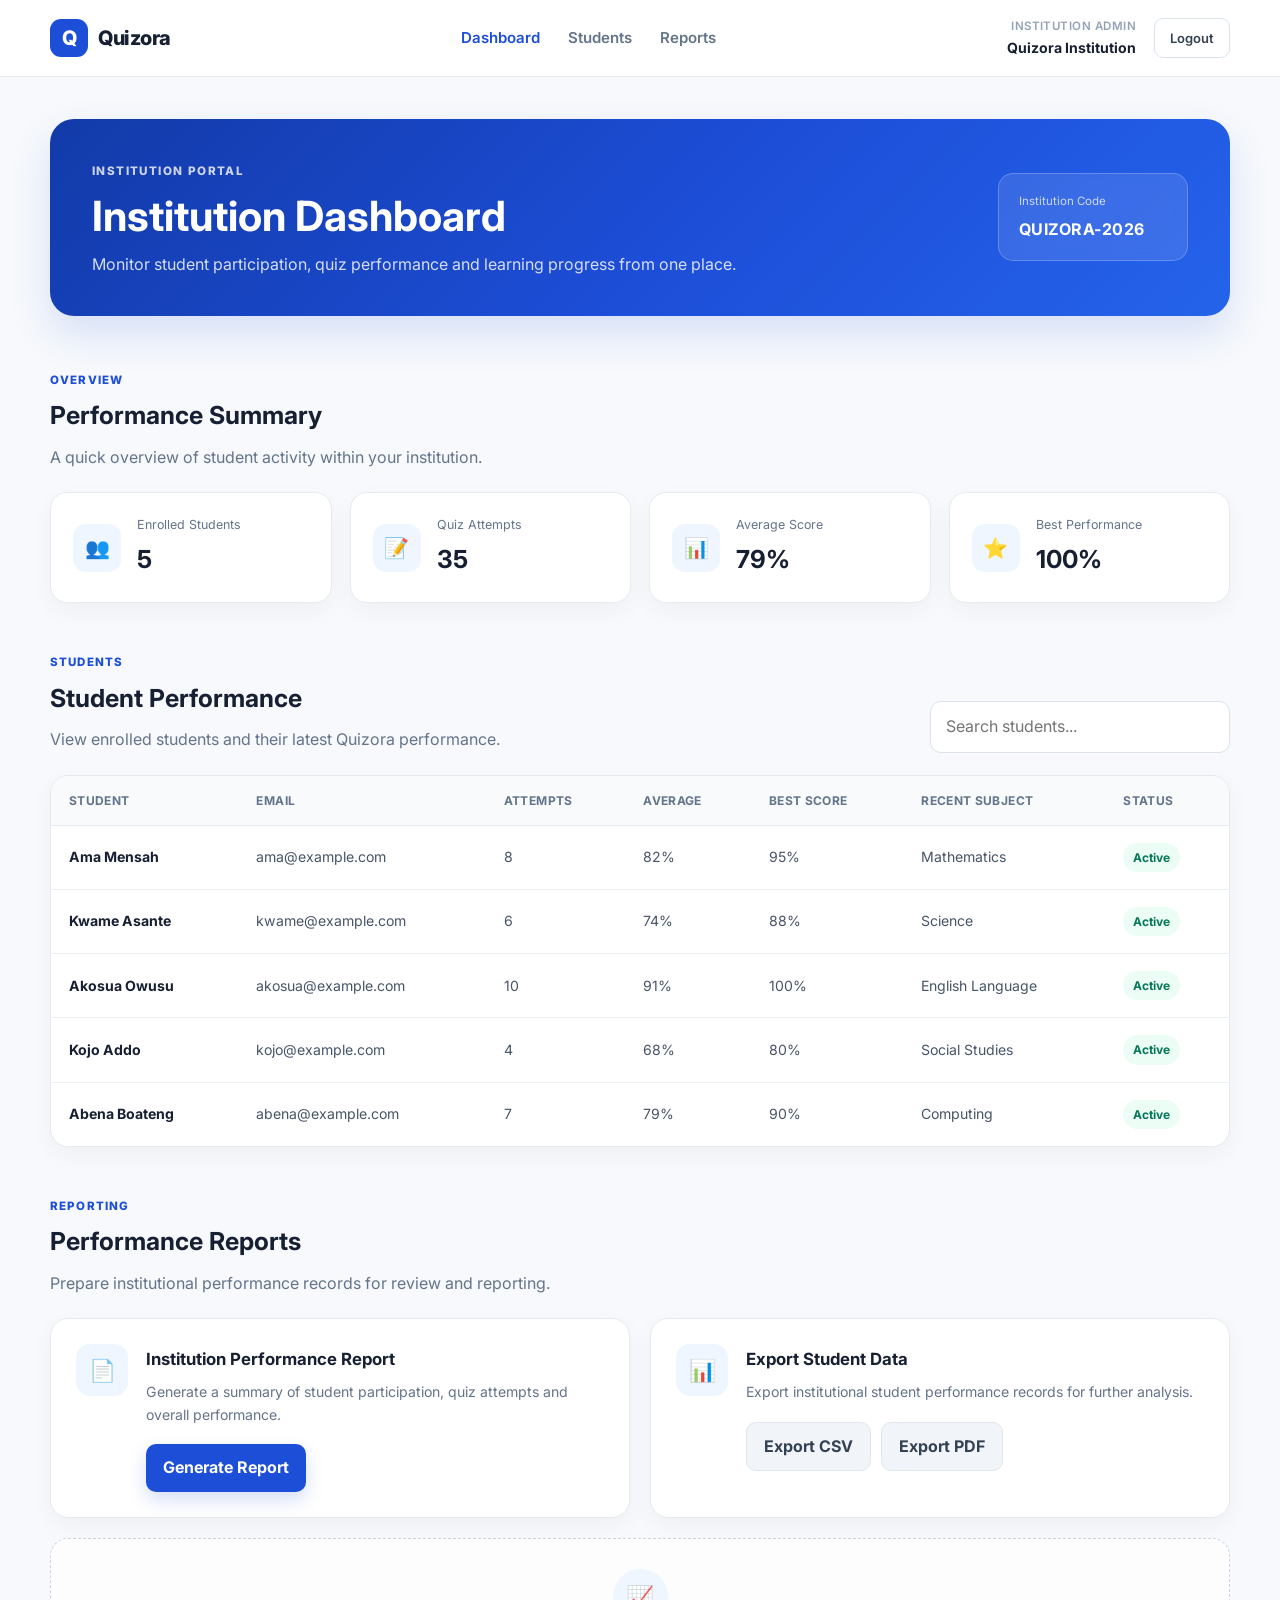
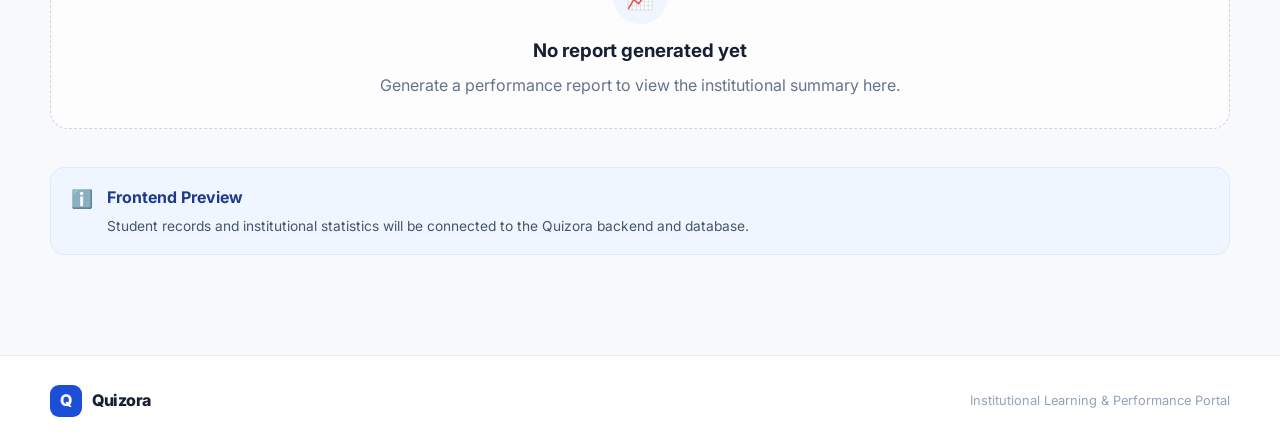
==== admin-dashboard.html @ 5579aee3 "Complete Quizora frontend and institutional admin pages" ====
<!DOCTYPE html>
<html lang="en">

<head>
    <meta charset="UTF-8">
    <meta name="viewport" content="width=device-width, initial-scale=1.0">

    <title>Institution Dashboard | Quizora</title>

    <link rel="preconnect" href="https://fonts.googleapis.com">
    <link rel="preconnect" href="https://fonts.gstatic.com" crossorigin>
    <link href="https://fonts.googleapis.com/css2?family=Inter:wght@400;500;600;700;800&display=swap" rel="stylesheet">

    <link rel="stylesheet" href="style.css">
</head>

<body class="admin-dashboard-page">

    <!-- HEADER -->
    <header class="admin-header">
        <div class="container admin-header-inner">

            <a href="admin-dashboard.html" class="logo">
                <span class="logo-mark">Q</span>
                <span>Quizora</span>
            </a>

            <nav class="admin-nav">
                <a href="admin-dashboard.html" class="active">
                    Dashboard
                </a>

                <a href="#students">
                    Students
                </a>

                <a href="#reports">
                    Reports
                </a>
            </nav>

            <div class="admin-profile">
                <div class="admin-profile-text">
                    <span>Institution Admin</span>
                    <strong id="adminInstitutionName">
                        Quizora Institution
                    </strong>
                </div>

                <button type="button" class="logout-button" id="adminLogoutButton">
                    Logout
                </button>
            </div>

        </div>
    </header>


    <!-- MAIN -->
    <main class="admin-main">

        <!-- WELCOME -->
        <section class="admin-welcome-section">
            <div class="container">

                <div class="admin-welcome-card">

                    <div>
                        <span class="admin-eyebrow">
                            INSTITUTION PORTAL
                        </span>

                        <h1>
                            Institution Dashboard
                        </h1>

                        <p>
                            Monitor student participation,
                            quiz performance and learning progress
                            from one place.
                        </p>
                    </div>

                    <div class="admin-welcome-badge">
                        <span>Institution Code</span>
                        <strong id="adminInstitutionCode">
                            QUIZORA-2026
                        </strong>
                    </div>

                </div>

            </div>
        </section>


        <!-- OVERVIEW -->
        <section class="admin-section">
            <div class="container">

                <div class="admin-section-heading">
                    <div>
                        <span class="section-tag">
                            OVERVIEW
                        </span>

                        <h2>
                            Performance Summary
                        </h2>

                        <p>
                            A quick overview of student activity
                            within your institution.
                        </p>
                    </div>
                </div>


                <div class="admin-stat-grid">

                    <article class="admin-stat-card">
                        <div class="admin-stat-icon">
                            👥
                        </div>

                        <div>
                            <span>
                                Enrolled Students
                            </span>

                            <strong id="adminTotalStudents">
                                0
                            </strong>
                        </div>
                    </article>


                    <article class="admin-stat-card">
                        <div class="admin-stat-icon">
                            📝
                        </div>

                        <div>
                            <span>
                                Quiz Attempts
                            </span>

                            <strong id="adminQuizAttempts">
                                0
                            </strong>
                        </div>
                    </article>


                    <article class="admin-stat-card">
                        <div class="admin-stat-icon">
                            📊
                        </div>

                        <div>
                            <span>
                                Average Score
                            </span>

                            <strong id="adminAverageScore">
                                0%
                            </strong>
                        </div>
                    </article>


                    <article class="admin-stat-card">
                        <div class="admin-stat-icon">
                            ⭐
                        </div>

                        <div>
                            <span>
                                Best Performance
                            </span>

                            <strong id="adminBestScore">
                                0%
                            </strong>
                        </div>
                    </article>

                </div>

            </div>
        </section>


        <!-- STUDENTS -->
        <section class="admin-section admin-students-section" id="students">
            <div class="container">

                <div class="admin-section-heading admin-heading-row">

                    <div>
                        <span class="section-tag">
                            STUDENTS
                        </span>

                        <h2>
                            Student Performance
                        </h2>

                        <p>
                            View enrolled students and their
                            latest Quizora performance.
                        </p>
                    </div>


                    <div class="admin-search-box">
                        <input type="search" id="adminStudentSearch" placeholder="Search students..."
                            autocomplete="off">
                    </div>

                </div>


                <div class="admin-table-card">

                    <div class="admin-table-wrapper">

                        <table class="admin-student-table">

                            <thead>
                                <tr>
                                    <th>Student</th>
                                    <th>Email</th>
                                    <th>Attempts</th>
                                    <th>Average</th>
                                    <th>Best Score</th>
                                    <th>Recent Subject</th>
                                    <th>Status</th>
                                </tr>
                            </thead>

                            <tbody id="adminStudentTableBody">

                                <tr class="admin-empty-row">
                                    <td colspan="7">
                                        Student records will appear here.
                                    </td>
                                </tr>

                            </tbody>

                        </table>

                    </div>

                </div>

            </div>
        </section>


        <!-- REPORTS -->
        <section class="admin-section admin-reports-section" id="reports">
            <div class="container">

                <div class="admin-section-heading">

                    <div>
                        <span class="section-tag">
                            REPORTING
                        </span>

                        <h2>
                            Performance Reports
                        </h2>

                        <p>
                            Prepare institutional performance
                            records for review and reporting.
                        </p>
                    </div>

                </div>


                <div class="admin-report-grid">

                    <article class="admin-report-card">

                        <div class="admin-report-icon">
                            📄
                        </div>

                        <div class="admin-report-content">

                            <h3>
                                Institution Performance Report
                            </h3>

                            <p>
                                Generate a summary of student
                                participation, quiz attempts and
                                overall performance.
                            </p>

                            <button type="button" class="primary-button" id="generateAdminReport">
                                Generate Report
                            </button>

                        </div>

                    </article>


                    <article class="admin-report-card">

                        <div class="admin-report-icon">
                            📊
                        </div>

                        <div class="admin-report-content">

                            <h3>
                                Export Student Data
                            </h3>

                            <p>
                                Export institutional student
                                performance records for further
                                analysis.
                            </p>

                            <div class="admin-export-actions">

                                <button type="button" class="secondary-button" id="exportAdminCSV">
                                    Export CSV
                                </button>

                                <button type="button" class="secondary-button" id="exportAdminPDF">
                                    Export PDF
                                </button>

                            </div>

                        </div>

                    </article>

                </div>


                <div class="admin-report-preview" id="adminReportPreview">

                    <div class="admin-report-preview-icon">
                        📈
                    </div>

                    <h3>
                        No report generated yet
                    </h3>

                    <p>
                        Generate a performance report to view
                        the institutional summary here.
                    </p>

                </div>

            </div>
        </section>


        <!-- BACKEND NOTE -->
        <section class="admin-backend-section">
            <div class="container">

                <div class="admin-backend-note">

                    <span>
                        ℹ️
                    </span>

                    <div>
                        <strong>
                            Frontend Preview
                        </strong>

                        <p>
                            Student records and institutional
                            statistics will be connected to the
                            Quizora backend and database.
                        </p>
                    </div>

                </div>

            </div>
        </section>

    </main>


    <!-- FOOTER -->
    <footer class="admin-footer">
        <div class="container admin-footer-inner">

            <div class="logo admin-footer-logo">
                <span class="logo-mark">Q</span>
                <span>Quizora</span>
            </div>

            <p>
                Institutional Learning & Performance Portal
            </p>

        </div>
    </footer>


    <script src="script.js"></script>

</body>

</html>
---- style.css ----
:root {
    --primary: #1d4ed8;
    --primary-dark: #1e40af;
    --primary-light: #eff6ff;
    --primary-soft: #dbeafe;

    --text: #0f172a;
    --text-soft: #475569;
    --muted: #64748b;

    --background: #f8fafc;
    --white: #ffffff;
    --border: #e2e8f0;

    --success: #16a34a;
    --success-light: #f0fdf4;

    --danger: #dc2626;
    --danger-light: #fef2f2;

    --warning: #f59e0b;

    --shadow-sm: 0 4px 14px rgba(15, 23, 42, 0.06);
    --shadow-md: 0 14px 35px rgba(15, 23, 42, 0.08);
    --shadow-lg: 0 25px 60px rgba(15, 23, 42, 0.12);

    --radius-sm: 10px;
    --radius: 16px;
    --radius-lg: 24px;

    --container: 1180px;
}

* {
    margin: 0;
    padding: 0;
    box-sizing: border-box;
}

html {
    scroll-behavior: smooth;
}

body {
    min-height: 100vh;
    font-family:
        Inter,
        -apple-system,
        BlinkMacSystemFont,
        "Segoe UI",
        Arial,
        sans-serif;
    color: var(--text);
    background: var(--background);
    line-height: 1.6;
}

button,
input,
select {
    font: inherit;
}

button {
    border: 0;
}

button,
a {
    -webkit-tap-highlight-color: transparent;
}

a {
    color: inherit;
    text-decoration: none;
}

img {
    display: block;
    max-width: 100%;
}

.container {
    width: min(calc(100% - 40px), var(--container));
    margin: 0 auto;
}

.header {
    position: sticky;
    top: 0;
    z-index: 1000;
    background: rgba(255, 255, 255, 0.96);
    border-bottom: 1px solid var(--border);
    backdrop-filter: blur(14px);
}

.header-inner {
    min-height: 76px;
    display: flex;
    align-items: center;
    justify-content: space-between;
    gap: 28px;
}

.logo {
    display: inline-flex;
    align-items: center;
    gap: 10px;
    color: var(--text);
    font-size: 21px;
    font-weight: 800;
    letter-spacing: -0.5px;
}

.logo-mark {
    width: 38px;
    height: 38px;
    display: grid;
    place-items: center;
    border-radius: 11px;
    background: var(--primary);
    color: var(--white);
    font-weight: 900;
}

.desktop-nav {
    display: flex;
    align-items: center;
    gap: 30px;
}

.desktop-nav a {
    position: relative;
    color: var(--text-soft);
    font-size: 14px;
    font-weight: 600;
    transition: color 0.2s ease;
}

.desktop-nav a:hover,
.desktop-nav a.active {
    color: var(--primary);
}

.desktop-nav a.active::after {
    content: "";
    position: absolute;
    left: 0;
    right: 0;
    bottom: -27px;
    height: 2px;
    border-radius: 2px;
    background: var(--primary);
}

.nav-actions {
    display: flex;
    align-items: center;
    gap: 14px;
}

.guest-actions,
.student-actions {
    display: flex;
    align-items: center;
    gap: 14px;
}

.student-actions {
    display: none;
}

.header-student-name,
.student-name {
    color: var(--text);
    font-size: 14px;
    font-weight: 700;
}

.student-profile {
    display: flex;
    align-items: center;
}

.login-link {
    color: var(--text-soft);
    font-size: 14px;
    font-weight: 700;
}

.login-link:hover {
    color: var(--primary);
}

.primary-button,
.secondary-button {
    min-height: 44px;
    display: inline-flex;
    align-items: center;
    justify-content: center;
    border-radius: 11px;
    padding: 0 20px;
    font-weight: 700;
    cursor: pointer;
    transition:
        transform 0.2s ease,
        background 0.2s ease,
        border-color 0.2s ease,
        box-shadow 0.2s ease;
}

.primary-button {
    background: var(--primary);
    color: var(--white);
    box-shadow: 0 8px 18px rgba(29, 78, 216, 0.18);
}

.primary-button:hover {
    background: var(--primary-dark);
    transform: translateY(-1px);
}

.secondary-button {
    border: 1px solid var(--border);
    background: var(--white);
    color: var(--text);
}

.secondary-button:hover {
    border-color: #bfdbfe;
    background: var(--primary-light);
}

.logout-button {
    min-height: 40px;
    padding: 0 14px;
    border: 1px solid var(--border);
    border-radius: 10px;
    background: var(--white);
    color: var(--text-soft);
    font-size: 13px;
    font-weight: 700;
    cursor: pointer;
}

.logout-button:hover {
    border-color: #fecaca;
    background: var(--danger-light);
    color: var(--danger);
}

.menu-button {
    display: none;
    width: 42px;
    height: 42px;
    border-radius: 10px;
    background: var(--primary-light);
    color: var(--primary);
    font-size: 21px;
    cursor: pointer;
}

.mobile-menu {
    display: none;
    padding: 10px 20px 20px;
    border-top: 1px solid var(--border);
    background: var(--white);
}

.mobile-menu.open {
    display: flex;
    flex-direction: column;
    gap: 4px;
}

.mobile-menu a,
.mobile-logout {
    width: 100%;
    padding: 12px;
    border-radius: 9px;
    background: transparent;
    color: var(--text-soft);
    text-align: left;
    font-weight: 600;
    cursor: pointer;
}

.mobile-menu a:hover,
.mobile-logout:hover {
    background: var(--primary-light);
    color: var(--primary);
}

.section-tag,
.summary-label,
.auth-small-label,
.question-label,
.calculator-label {
    display: inline-block;
    color: var(--primary);
    font-size: 11px;
    font-weight: 800;
    letter-spacing: 1.3px;
    text-transform: uppercase;
}

.hero {
    position: relative;
    overflow: hidden;
    padding: 100px 0 110px;
    background:
        radial-gradient(circle at 85% 10%,
            rgba(219, 234, 254, 0.9),
            transparent 32%),
        linear-gradient(180deg, #ffffff 0%, #f8fbff 100%);
}

.hero::before {
    content: "";
    position: absolute;
    width: 500px;
    height: 500px;
    left: -280px;
    bottom: -300px;
    border-radius: 50%;
    background: rgba(219, 234, 254, 0.6);
}

.hero-grid {
    position: relative;
    z-index: 2;
    display: grid;
    grid-template-columns: 1.05fr 0.95fr;
    align-items: center;
    gap: 70px;
}

.eyebrow {
    width: fit-content;
    margin-bottom: 22px;
    padding: 7px 12px;
    border: 1px solid #bfdbfe;
    border-radius: 999px;
    background: var(--primary-light);
    color: var(--primary);
    font-size: 12px;
    font-weight: 800;
}

.hero-content h1 {
    max-width: 650px;
    font-size: clamp(48px, 6vw, 74px);
    line-height: 1.02;
    letter-spacing: -3px;
}

.hero-content h1 span {
    display: block;
    color: var(--primary);
}

.hero-text {
    max-width: 610px;
    margin-top: 25px;
    color: var(--text-soft);
    font-size: 18px;
    line-height: 1.8;
}

.hero-actions {
    display: flex;
    flex-wrap: wrap;
    gap: 12px;
    margin-top: 32px;
}

.hero-primary {
    min-height: 50px;
    padding: 0 24px;
}

.hero-actions .secondary-button {
    min-height: 50px;
}

.hero-trust {
    display: flex;
    flex-wrap: wrap;
    gap: 18px;
    margin-top: 28px;
}

.trust-item {
    display: flex;
    align-items: center;
    gap: 7px;
    color: var(--muted);
    font-size: 13px;
    font-weight: 600;
}

.trust-item span {
    width: 20px;
    height: 20px;
    display: grid;
    place-items: center;
    border-radius: 50%;
    background: var(--success-light);
    color: var(--success);
    font-size: 11px;
}

.hero-preview {
    position: relative;
}

.preview-card {
    position: relative;
    z-index: 2;
    padding: 28px;
    border: 1px solid var(--border);
    border-radius: var(--radius-lg);
    background: var(--white);
    box-shadow: var(--shadow-lg);
}

.preview-top,
.preview-bottom {
    display: flex;
    align-items: center;
    justify-content: space-between;
    gap: 20px;
}

.preview-label,
.small-label {
    display: block;
    margin-bottom: 4px;
    color: var(--muted);
    font-size: 11px;
    font-weight: 800;
    text-transform: uppercase;
    letter-spacing: 1px;
}

.preview-top h3 {
    font-size: 20px;
}

.question-count {
    padding: 6px 10px;
    border-radius: 8px;
    background: var(--primary-light);
    color: var(--primary);
    font-size: 12px;
    font-weight: 800;
}

.preview-progress {
    margin: 22px 0 28px;
}

.preview-progress-bar {
    height: 7px;
    overflow: hidden;
    border-radius: 999px;
    background: #eaf0f7;
}

.preview-progress-bar span {
    display: block;
    width: 40%;
    height: 100%;
    border-radius: inherit;
    background: var(--primary);
}

.preview-question h4 {
    max-width: 420px;
    font-size: 20px;
    line-height: 1.5;
}

.preview-options {
    display: grid;
    gap: 10px;
    margin-top: 22px;
}

.preview-option {
    display: flex;
    align-items: center;
    gap: 12px;
    padding: 13px;
    border: 1px solid var(--border);
    border-radius: 11px;
    color: var(--text-soft);
    font-size: 14px;
    font-weight: 600;
}

.preview-option span {
    width: 30px;
    height: 30px;
    display: grid;
    place-items: center;
    border-radius: 8px;
    background: #f1f5f9;
    color: var(--text);
    font-size: 12px;
    font-weight: 800;
}

.preview-option.selected {
    border-color: #93c5fd;
    background: var(--primary-light);
    color: var(--primary);
}

.preview-option.selected span {
    background: var(--primary);
    color: var(--white);
}

.preview-bottom {
    margin-top: 22px;
    padding-top: 20px;
    border-top: 1px solid var(--border);
    color: var(--muted);
    font-size: 13px;
}

.correct-badge {
    padding: 6px 10px;
    border-radius: 999px;
    background: var(--success-light);
    color: var(--success);
    font-weight: 800;
}

.floating-card {
    position: absolute;
    z-index: 3;
    min-width: 110px;
    padding: 14px 16px;
    border: 1px solid var(--border);
    border-radius: 14px;
    background: var(--white);
    box-shadow: var(--shadow-md);
}

.floating-card strong,
.floating-card span {
    display: block;
}

.floating-card strong {
    color: var(--primary);
    font-size: 21px;
}

.floating-card span {
    color: var(--muted);
    font-size: 11px;
    font-weight: 700;
}

.floating-one {
    top: -30px;
    right: -20px;
}

.floating-two {
    left: -35px;
    bottom: -25px;
}

.stats-section {
    border-top: 1px solid var(--border);
    border-bottom: 1px solid var(--border);
    background: var(--white);
}

.stats-grid {
    display: grid;
    grid-template-columns: repeat(4, 1fr);
}

.stat-item {
    padding: 28px 20px;
    text-align: center;
}

.stat-item+.stat-item {
    border-left: 1px solid var(--border);
}

.stat-item strong,
.stat-item span {
    display: block;
}

.stat-item strong {
    color: var(--primary);
    font-size: 22px;
}

.stat-item span {
    margin-top: 3px;
    color: var(--muted);
    font-size: 12px;
}

.section {
    padding: 100px 0;
}

.section-heading {
    max-width: 700px;
    margin: 0 auto 52px;
    text-align: center;
}

.section-heading h2 {
    margin-top: 10px;
    font-size: clamp(32px, 4vw, 46px);
    line-height: 1.15;
    letter-spacing: -1.5px;
}

.section-heading p {
    margin-top: 16px;
    color: var(--text-soft);
    font-size: 16px;
}

.features-grid {
    display: grid;
    grid-template-columns: repeat(3, 1fr);
    gap: 18px;
}

.feature-card {
    padding: 28px;
    border: 1px solid var(--border);
    border-radius: var(--radius);
    background: var(--white);
    box-shadow: var(--shadow-sm);
    transition:
        transform 0.2s ease,
        box-shadow 0.2s ease;
}

.feature-card:hover {
    transform: translateY(-4px);
    box-shadow: var(--shadow-md);
}

.feature-icon {
    width: 48px;
    height: 48px;
    display: grid;
    place-items: center;
    margin-bottom: 20px;
    border-radius: 13px;
    background: var(--primary-light);
    font-size: 22px;
}

.feature-card h3 {
    margin-bottom: 10px;
    font-size: 18px;
}

.feature-card p {
    color: var(--text-soft);
    font-size: 14px;
}

.how-section {
    background: var(--white);
}

.steps-grid {
    display: grid;
    grid-template-columns: repeat(3, 1fr);
    gap: 20px;
}

.step-card {
    position: relative;
    padding: 32px;
    border: 1px solid var(--border);
    border-radius: var(--radius);
    background: var(--background);
}

.step-number {
    display: block;
    margin-bottom: 35px;
    color: #bfdbfe;
    font-size: 42px;
    font-weight: 900;
    line-height: 1;
}

.step-card h3 {
    margin-bottom: 10px;
    font-size: 19px;
}

.step-card p {
    color: var(--text-soft);
    font-size: 14px;
}

.about-section {
    background:
        linear-gradient(135deg, #eff6ff 0%, #ffffff 70%);
}

.about-grid {
    display: grid;
    grid-template-columns: 0.9fr 1.1fr;
    align-items: center;
    gap: 70px;
}

.about-content h2 {
    margin: 12px 0 20px;
    font-size: clamp(32px, 4vw, 46px);
    line-height: 1.15;
    letter-spacing: -1.5px;
}

.about-content p {
    margin-bottom: 15px;
    color: var(--text-soft);
}

.text-link {
    display: inline-block;
    margin-top: 10px;
    color: var(--primary);
    font-weight: 800;
}

.about-panel {
    overflow: hidden;
    border: 1px solid var(--border);
    border-radius: var(--radius-lg);
    background: var(--white);
    box-shadow: var(--shadow-md);
}

.about-panel-item {
    display: grid;
    grid-template-columns: 50px 1fr;
    gap: 18px;
    padding: 26px;
}

.about-panel-item+.about-panel-item {
    border-top: 1px solid var(--border);
}

.about-panel-item>span {
    width: 42px;
    height: 42px;
    display: grid;
    place-items: center;
    border-radius: 12px;
    background: var(--primary-light);
    color: var(--primary);
    font-size: 12px;
    font-weight: 900;
}

.about-panel-item strong {
    font-size: 16px;
}

.about-panel-item p {
    margin-top: 4px;
    color: var(--text-soft);
    font-size: 13px;
}

.cta-section {
    padding: 40px 0 100px;
}

.cta-card {
    display: flex;
    align-items: center;
    justify-content: space-between;
    gap: 40px;
    padding: 48px;
    border-radius: var(--radius-lg);
    background:
        radial-gradient(circle at 90% 0%,
            rgba(255, 255, 255, 0.15),
            transparent 30%),
        var(--primary);
    color: var(--white);
    box-shadow: 0 25px 55px rgba(29, 78, 216, 0.22);
}

.cta-label {
    color: #bfdbfe;
    font-size: 11px;
    font-weight: 800;
    letter-spacing: 1.4px;
}

.cta-card h2 {
    margin: 7px 0;
    font-size: 34px;
    line-height: 1.2;
}

.cta-card p {
    color: #dbeafe;
}

.cta-button {
    flex: 0 0 auto;
    min-height: 50px;
    display: inline-flex;
    align-items: center;
    justify-content: center;
    padding: 0 22px;
    border-radius: 11px;
    background: var(--white);
    color: var(--primary);
    font-weight: 800;
}

.footer {
    background: #0f172a;
    color: var(--white);
}

.footer-grid {
    display: grid;
    grid-template-columns: 1fr auto;
    gap: 60px;
    padding: 55px 0 40px;
}

.footer-logo {
    color: var(--white);
}

.footer-grid>div:first-child p {
    max-width: 330px;
    margin-top: 15px;
    color: #94a3b8;
    font-size: 13px;
}

.footer-links {
    display: flex;
    gap: 80px;
}

.footer-links>div {
    display: flex;
    flex-direction: column;
    gap: 9px;
}

.footer-links strong {
    margin-bottom: 5px;
    font-size: 13px;
}

.footer-links a {
    color: #94a3b8;
    font-size: 13px;
}

.footer-links a:hover {
    color: var(--white);
}

.footer-bottom {
    padding: 20px 0;
    border-top: 1px solid #1e293b;
    color: #64748b;
    font-size: 12px;
}

/* LOGIN */

.auth-page {
    display: flex;
    flex-direction: column;
    background:
        radial-gradient(circle at top left,
            #dbeafe 0,
            transparent 28%),
        var(--background);
}

.auth-header {
    background: rgba(255, 255, 255, 0.92);
    border-bottom: 1px solid var(--border);
}

.auth-header-inner {
    min-height: 74px;
    display: flex;
    align-items: center;
    justify-content: space-between;
}

.back-home {
    color: var(--text-soft);
    font-size: 13px;
    font-weight: 700;
}

.back-home:hover {
    color: var(--primary);
}

.auth-main {
    flex: 1;
    display: grid;
    place-items: center;
    padding: 60px 20px;
}

.auth-wrapper {
    width: min(100%, 1040px);
    display: grid;
    grid-template-columns: 0.9fr 1.1fr;
    align-items: center;
    gap: 70px;
}

.auth-info h1 {
    margin: 12px 0 18px;
    font-size: clamp(38px, 5vw, 56px);
    line-height: 1.05;
    letter-spacing: -2px;
}

.auth-info>p {
    color: var(--text-soft);
    font-size: 16px;
}

.auth-benefits {
    display: grid;
    gap: 20px;
    margin-top: 35px;
}

.auth-benefit {
    display: grid;
    grid-template-columns: 38px 1fr;
    gap: 14px;
}

.auth-benefit-icon {
    width: 34px;
    height: 34px;
    display: grid;
    place-items: center;
    border-radius: 10px;
    background: var(--success-light);
    color: var(--success);
    font-weight: 900;
}

.auth-benefit strong,
.auth-benefit span {
    display: block;
}

.auth-benefit strong {
    margin-bottom: 3px;
    font-size: 14px;
}

.auth-benefit span {
    color: var(--muted);
    font-size: 13px;
}

.auth-card {
    padding: 38px;
    border: 1px solid var(--border);
    border-radius: var(--radius-lg);
    background: var(--white);
    box-shadow: var(--shadow-lg);
}

.auth-card-heading {
    margin-bottom: 28px;
}

.auth-card-heading h2 {
    margin: 7px 0 5px;
    font-size: 29px;
}

.auth-card-heading p {
    color: var(--muted);
    font-size: 13px;
}

.login-form {
    display: grid;
    gap: 18px;
}

.form-group label {
    display: block;
    margin-bottom: 7px;
    color: var(--text);
    font-size: 13px;
    font-weight: 700;
}

.form-group input {
    width: 100%;
    height: 48px;
    padding: 0 14px;
    border: 1px solid var(--border);
    border-radius: 10px;
    outline: none;
    background: var(--white);
    color: var(--text);
    transition:
        border-color 0.2s ease,
        box-shadow 0.2s ease;
}

.form-group input:focus {
    border-color: #93c5fd;
    box-shadow: 0 0 0 3px rgba(29, 78, 216, 0.08);
}

.password-field {
    position: relative;
}

.password-field input {
    padding-right: 70px;
}

.password-toggle {
    position: absolute;
    top: 50%;
    right: 12px;
    transform: translateY(-50%);
    background: transparent;
    color: var(--primary);
    font-size: 12px;
    font-weight: 800;
    cursor: pointer;
}

.form-options {
    display: flex;
    align-items: center;
    justify-content: space-between;
    gap: 20px;
}

.remember-option {
    display: flex;
    align-items: center;
    gap: 8px;
    color: var(--text-soft);
    font-size: 12px;
    cursor: pointer;
}

.remember-option input {
    accent-color: var(--primary);
}

.forgot-link {
    color: var(--primary);
    font-size: 12px;
    font-weight: 700;
}

.auth-submit {
    width: 100%;
    margin-top: 3px;
}

.form-message {
    display: none;
    padding: 10px 12px;
    border-radius: 9px;
    font-size: 12px;
}

.form-message.error {
    display: block;
    background: var(--danger-light);
    color: var(--danger);
}

.form-message.success {
    display: block;
    background: var(--success-light);
    color: var(--success);
}

.auth-divider {
    display: flex;
    align-items: center;
    gap: 12px;
    margin: 25px 0 15px;
    color: #94a3b8;
    font-size: 10px;
    font-weight: 800;
    text-transform: uppercase;
    letter-spacing: 1px;
}

.auth-divider::before,
.auth-divider::after {
    content: "";
    flex: 1;
    height: 1px;
    background: var(--border);
}

.auth-note {
    color: var(--muted);
    font-size: 11px;
    text-align: center;
}

.auth-footer {
    padding: 20px;
    color: var(--muted);
    font-size: 11px;
    text-align: center;
}

/* COURSES */

.courses-hero {
    padding: 70px 0 55px;
    border-bottom: 1px solid var(--border);
    background:
        radial-gradient(circle at 90% 10%,
            #dbeafe,
            transparent 28%),
        var(--white);
}

.courses-hero-content {
    max-width: 700px;
}

.courses-hero h1 {
    margin: 9px 0 10px;
    font-size: clamp(36px, 5vw, 52px);
    line-height: 1.1;
    letter-spacing: -2px;
}

.courses-hero h1 span {
    color: var(--primary);
}

.courses-hero p {
    color: var(--text-soft);
    font-size: 16px;
}

.course-builder-section {
    padding: 65px 0 100px;
}

.course-builder-layout {
    display: grid;
    grid-template-columns: minmax(0, 1fr) 340px;
    align-items: start;
    gap: 35px;
}

.builder-heading {
    margin-bottom: 35px;
}

.builder-heading h2 {
    margin: 7px 0 6px;
    font-size: 30px;
    letter-spacing: -1px;
}

.builder-heading p {
    color: var(--muted);
}

.selection-group {
    margin-bottom: 25px;
    padding: 28px;
    border: 1px solid var(--border);
    border-radius: var(--radius);
    background: var(--white);
    box-shadow: var(--shadow-sm);
}

.selection-heading {
    display: flex;
    align-items: flex-start;
    gap: 14px;
    margin-bottom: 20px;
}

.selection-number {
    flex: 0 0 auto;
    width: 34px;
    height: 34px;
    display: grid;
    place-items: center;
    border-radius: 10px;
    background: var(--primary-light);
    color: var(--primary);
    font-size: 12px;
    font-weight: 900;
}

.selection-heading h3 {
    font-size: 17px;
}

.selection-heading p {
    margin-top: 2px;
    color: var(--muted);
    font-size: 12px;
}

.choice-grid {
    display: grid;
    gap: 12px;
}

.choice-grid.two-column {
    grid-template-columns: repeat(2, 1fr);
}

.choice-grid.three-column {
    grid-template-columns: repeat(3, 1fr);
}

.course-selection .choice-card,
.course-selection .subject-card {
    position: relative;
    width: 100%;
    min-height: 100px;
    display: flex;
    align-items: center;
    gap: 14px;
    padding: 18px;
    border: 2px solid var(--border);
    border-radius: 14px;
    background: var(--white);
    color: var(--text);
    text-align: left;
    cursor: pointer;
    pointer-events: auto;
    user-select: none;
    -webkit-user-select: none;
    transition:
        border-color 0.2s ease,
        background 0.2s ease,
        box-shadow 0.2s ease,
        transform 0.2s ease;
}

.course-selection .choice-card:hover,
.course-selection .subject-card:hover {
    border-color: #93c5fd;
    background: #f8fbff;
    box-shadow: 0 8px 20px rgba(29, 78, 216, 0.1);
    transform: translateY(-2px);
}

.course-selection .choice-card:active,
.course-selection .subject-card:active {
    transform: scale(0.99);
}

.course-selection .choice-card:focus-visible,
.course-selection .subject-card:focus-visible {
    outline: 3px solid rgba(29, 78, 216, 0.18);
    outline-offset: 2px;
}

.course-selection .choice-card.active,
.course-selection .subject-card.active,
.course-selection .choice-card.selected,
.course-selection .subject-card.selected {
    border-color: var(--primary);
    background: var(--primary-light);
    box-shadow: 0 0 0 2px rgba(29, 78, 216, 0.06);
}

.course-selection .choice-card.active::after,
.course-selection .subject-card.active::after,
.course-selection .choice-card.selected::after,
.course-selection .subject-card.selected::after {
    content: "✓";
    position: absolute;
    top: 10px;
    right: 10px;
    width: 23px;
    height: 23px;
    display: grid;
    place-items: center;
    border-radius: 50%;
    background: var(--primary);
    color: var(--white);
    font-size: 12px;
    font-weight: 900;
}

.choice-icon,
.subject-icon {
    flex: 0 0 auto;
    width: 42px;
    height: 42px;
    display: grid;
    place-items: center;
    border-radius: 11px;
    background: #f1f5f9;
    color: var(--primary);
    font-size: 18px;
    font-weight: 900;
}

.choice-content,
.subject-card>span:last-child {
    display: block;
}

.choice-content strong,
.choice-content small,
.subject-card strong,
.subject-card small {
    display: block;
}

.choice-content strong,
.subject-card strong {
    padding-right: 24px;
    font-size: 14px;
}

.choice-content small,
.subject-card small {
    margin-top: 4px;
    color: var(--muted);
    font-size: 11px;
    line-height: 1.5;
}

.choice-card.compact {
    min-height: 82px;
    display: block;
}

.choice-card.compact strong,
.choice-card.compact small {
    display: block;
}

.choice-card.compact strong {
    font-size: 14px;
}

.choice-card.compact small {
    margin-top: 3px;
    color: var(--muted);
    font-size: 11px;
}

.subject-grid {
    display: grid;
    grid-template-columns: repeat(2, 1fr);
    gap: 12px;
}

.select-grid {
    display: grid;
    grid-template-columns: repeat(2, 1fr);
    gap: 14px;
    margin-top: 18px;
}

.select-field label {
    display: block;
    margin-bottom: 6px;
    color: var(--text-soft);
    font-size: 12px;
    font-weight: 700;
}

.select-field select {
    width: 100%;
    height: 46px;
    padding: 0 12px;
    border: 1px solid var(--border);
    border-radius: 10px;
    outline: none;
    background: var(--white);
    color: var(--text);
    cursor: pointer;
}

.select-field select:focus {
    border-color: #93c5fd;
    box-shadow: 0 0 0 3px rgba(29, 78, 216, 0.08);
}

.session-summary {
    position: sticky;
    top: 105px;
}

.summary-card {
    padding: 28px;
    border: 1px solid var(--border);
    border-radius: var(--radius);
    background: var(--white);
    box-shadow: var(--shadow-md);
}

.summary-card h3 {
    margin: 7px 0 5px;
    font-size: 21px;
}

.summary-description {
    color: var(--muted);
    font-size: 12px;
}

.summary-list {
    margin: 23px 0;
}

.summary-item {
    display: flex;
    align-items: flex-start;
    justify-content: space-between;
    gap: 18px;
    padding: 12px 0;
    border-bottom: 1px solid var(--border);
}

.summary-item span {
    color: var(--muted);
    font-size: 11px;
}

.summary-item strong {
    max-width: 170px;
    color: var(--text);
    font-size: 11px;
    text-align: right;
}

.summary-note {
    display: grid;
    grid-template-columns: 25px 1fr;
    gap: 9px;
    margin-bottom: 20px;
    padding: 12px;
    border-radius: 10px;
    background: var(--primary-light);
}

.summary-note p {
    color: var(--text-soft);
    font-size: 10px;
}

.start-button {
    width: 100%;
}

/* QUIZ */

.quiz-page {
    background: #f4f7fb;
}

.quiz-header {
    background: var(--white);
    border-bottom: 1px solid var(--border);
}

.quiz-header-inner {
    min-height: 74px;
    display: flex;
    align-items: center;
    justify-content: space-between;
    gap: 25px;
}

.quiz-header-info {
    display: flex;
    align-items: center;
    gap: 18px;
}

.quiz-student {
    text-align: right;
}

.quiz-student span,
.quiz-student strong {
    display: block;
}

.quiz-student span {
    color: var(--muted);
    font-size: 9px;
    text-transform: uppercase;
    letter-spacing: 1px;
}

.quiz-student strong {
    font-size: 13px;
}

.quiz-main {
    padding: 45px 0 80px;
}

.quiz-topbar {
    margin-bottom: 26px;
}

.back-course-link {
    display: inline-block;
    margin-bottom: 18px;
    color: var(--muted);
    font-size: 12px;
    font-weight: 700;
}

.back-course-link:hover {
    color: var(--primary);
}

.quiz-session-heading {
    display: flex;
    align-items: flex-end;
    justify-content: space-between;
    gap: 30px;
}

.quiz-mode-badge {
    display: inline-block;
    margin-bottom: 6px;
    padding: 5px 9px;
    border-radius: 999px;
    background: var(--primary-light);
    color: var(--primary);
    font-size: 10px;
    font-weight: 800;
}

.quiz-session-heading h1 {
    font-size: 29px;
    line-height: 1.2;
}

.quiz-session-heading p {
    margin-top: 4px;
    color: var(--muted);
    font-size: 12px;
}

.quiz-timer {
    min-width: 140px;
    padding: 12px 16px;
    border: 1px solid var(--border);
    border-radius: 12px;
    background: var(--white);
    text-align: center;
}

.timer-label {
    display: block;
    color: var(--muted);
    font-size: 9px;
    font-weight: 700;
    text-transform: uppercase;
}

.quiz-timer strong {
    display: block;
    margin-top: 2px;
    color: var(--primary);
    font-size: 20px;
}

.quiz-progress-area {
    margin-top: 25px;
}

.quiz-progress-info {
    display: flex;
    justify-content: space-between;
    margin-bottom: 7px;
    color: var(--muted);
    font-size: 11px;
}

.quiz-progress-bar {
    height: 7px;
    overflow: hidden;
    border-radius: 999px;
    background: #e2e8f0;
}

.quiz-progress-bar span {
    display: block;
    width: 10%;
    height: 100%;
    border-radius: inherit;
    background: var(--primary);
    transition: width 0.3s ease;
}

.quiz-layout {
    display: grid;
    grid-template-columns: minmax(0, 1fr) 290px;
    align-items: start;
    gap: 24px;
}

.question-card {
    min-height: 480px;
    padding: 30px;
    border: 1px solid var(--border);
    border-radius: var(--radius);
    background: var(--white);
    box-shadow: var(--shadow-sm);
}

.question-card-top {
    display: flex;
    align-items: center;
    justify-content: space-between;
    gap: 20px;
}

.calculator-open-button {
    padding: 8px 11px;
    border-radius: 9px;
    background: var(--primary-light);
    color: var(--primary);
    font-size: 11px;
    font-weight: 800;
    cursor: pointer;
}

.question-text {
    max-width: 760px;
    margin: 25px 0;
    font-size: clamp(21px, 3vw, 28px);
    line-height: 1.45;
}

.answer-options {
    display: grid;
    gap: 11px;
}

.answer-option {
    width: 100%;
    display: grid;
    grid-template-columns: 38px 1fr;
    align-items: center;
    gap: 13px;
    padding: 13px;
    border: 2px solid var(--border);
    border-radius: 12px;
    background: var(--white);
    color: var(--text);
    text-align: left;
    cursor: pointer;
    transition:
        border-color 0.2s ease,
        background 0.2s ease;
}

.answer-option:hover {
    border-color: #93c5fd;
    background: #f8fbff;
}

.answer-letter {
    width: 34px;
    height: 34px;
    display: grid;
    place-items: center;
    border-radius: 9px;
    background: #f1f5f9;
    font-size: 12px;
    font-weight: 900;
}

.answer-option.selected {
    border-color: var(--primary);
    background: var(--primary-light);
}

.answer-option.selected .answer-letter {
    background: var(--primary);
    color: var(--white);
}

.answer-option.correct {
    border-color: #86efac;
    background: var(--success-light);
}

.answer-option.correct .answer-letter {
    background: var(--success);
    color: var(--white);
}

.answer-option.incorrect {
    border-color: #fca5a5;
    background: var(--danger-light);
}

.answer-option.incorrect .answer-letter {
    background: var(--danger);
    color: var(--white);
}

.answer-feedback {
    display: none;
    margin-top: 18px;
    padding: 12px 14px;
    border-radius: 10px;
    font-size: 12px;
    font-weight: 600;
}

.answer-feedback.show {
    display: block;
}

.answer-feedback.correct {
    background: var(--success-light);
    color: var(--success);
}

.answer-feedback.incorrect {
    background: var(--danger-light);
    color: var(--danger);
}

.quiz-controls {
    display: flex;
    align-items: center;
    justify-content: space-between;
    gap: 14px;
    margin-top: 18px;
}

.quiz-nav-button {
    min-width: 125px;
}

.quiz-nav-button:disabled {
    opacity: 0.45;
    cursor: not-allowed;
    transform: none;
}

.quiz-sidebar {
    display: grid;
    gap: 16px;
}

.quiz-sidebar-card,
.quiz-tip-card {
    padding: 22px;
    border: 1px solid var(--border);
    border-radius: var(--radius);
    background: var(--white);
    box-shadow: var(--shadow-sm);
}

.sidebar-heading h3 {
    margin-top: 5px;
    font-size: 16px;
}

.question-navigator {
    display: grid;
    grid-template-columns: repeat(5, 1fr);
    gap: 7px;
    margin: 18px 0;
}

.navigator-button {
    aspect-ratio: 1;
    border: 1px solid var(--border);
    border-radius: 8px;
    background: var(--white);
    color: var(--text-soft);
    font-size: 11px;
    font-weight: 800;
    cursor: pointer;
}

.navigator-button:hover {
    border-color: #93c5fd;
}

.navigator-button.current {
    border-color: var(--primary);
    background: var(--primary);
    color: var(--white);
}

.navigator-button.answered:not(.current) {
    border-color: #93c5fd;
    background: var(--primary-light);
    color: var(--primary);
}

.navigator-legend {
    display: grid;
    gap: 7px;
    padding: 15px 0;
    border-top: 1px solid var(--border);
    border-bottom: 1px solid var(--border);
}

.navigator-legend>div {
    display: flex;
    align-items: center;
    gap: 7px;
    color: var(--muted);
    font-size: 9px;
}

.legend-box {
    width: 13px;
    height: 13px;
    border-radius: 4px;
    border: 1px solid var(--border);
}

.legend-box.current {
    border-color: var(--primary);
    background: var(--primary);
}

.legend-box.answered {
    border-color: #93c5fd;
    background: var(--primary-light);
}

.legend-box.unanswered {
    background: var(--white);
}

.submit-quiz-button {
    width: 100%;
    min-height: 43px;
    margin-top: 17px;
    border-radius: 10px;
    background: #0f172a;
    color: var(--white);
    font-size: 12px;
    font-weight: 800;
    cursor: pointer;
}

.submit-quiz-button:hover {
    background: #1e293b;
}

.quiz-tip-card,
.result-tip-card {
    display: grid;
    grid-template-columns: 30px 1fr;
    gap: 9px;
}

.quiz-tip-card strong,
.result-tip-card strong {
    font-size: 12px;
}

.quiz-tip-card p,
.result-tip-card p {
    margin-top: 3px;
    color: var(--muted);
    font-size: 10px;
}

/* CALCULATOR */

.calculator-overlay,
.modal-overlay {
    position: fixed;
    inset: 0;
    z-index: 2000;
    display: none;
    align-items: center;
    justify-content: center;
    padding: 20px;
    background: rgba(15, 23, 42, 0.55);
    backdrop-filter: blur(4px);
}

.calculator-overlay.open,
.modal-overlay.open {
    display: flex;
}

.calculator {
    width: min(100%, 390px);
    padding: 22px;
    border-radius: 20px;
    background: #111827;
    color: var(--white);
    box-shadow: var(--shadow-lg);
}

.calculator-header {
    display: flex;
    align-items: center;
    justify-content: space-between;
}

.calculator-label {
    color: #93c5fd;
}

.calculator-header h3 {
    margin-top: 2px;
}

.calculator-close {
    width: 34px;
    height: 34px;
    border-radius: 9px;
    background: #1f2937;
    color: var(--white);
    font-size: 21px;
    cursor: pointer;
}

.calculator-display {
    min-height: 75px;
    display: flex;
    align-items: flex-end;
    justify-content: flex-end;
    overflow: hidden;
    margin: 20px 0;
    padding: 15px;
    border-radius: 12px;
    background: #030712;
    color: var(--white);
    font-size: 29px;
    word-break: break-all;
}

.calculator-buttons {
    display: grid;
    grid-template-columns: repeat(4, 1fr);
    gap: 8px;
}

.calculator-buttons button {
    min-height: 50px;
    border-radius: 10px;
    background: #1f2937;
    color: var(--white);
    font-size: 13px;
    font-weight: 700;
    cursor: pointer;
}

.calculator-buttons button:hover {
    background: #374151;
}

.calculator-buttons .calculator-function {
    background: #334155;
}

.calculator-buttons .calculator-operator {
    background: var(--primary);
}

.calculator-buttons .calculator-equals {
    background: var(--success);
}

/* MODAL */

.submit-modal {
    width: min(100%, 440px);
    padding: 35px;
    border-radius: 20px;
    background: var(--white);
    text-align: center;
    box-shadow: var(--shadow-lg);
}

.modal-icon {
    width: 55px;
    height: 55px;
    display: grid;
    place-items: center;
    margin: 0 auto 18px;
    border-radius: 50%;
    background: var(--primary-light);
    color: var(--primary);
    font-size: 22px;
    font-weight: 900;
}

.submit-modal h2 {
    font-size: 24px;
}

.submit-modal p {
    margin-top: 8px;
    color: var(--muted);
    font-size: 13px;
}

.modal-actions {
    display: grid;
    grid-template-columns: repeat(2, 1fr);
    gap: 10px;
    margin-top: 25px;
}

/* RESULTS */

.results-page {
    background: #f5f8fc;
}

.results-main {
    min-height: 70vh;
}

.results-hero {
    padding: 65px 0 45px;
    border-bottom: 1px solid var(--border);
    background:
        radial-gradient(circle at 85% 0%,
            #dbeafe,
            transparent 30%),
        var(--white);
}

.results-heading {
    max-width: 680px;
}

.results-heading h1 {
    margin: 8px 0 8px;
    font-size: clamp(35px, 5vw, 50px);
    line-height: 1.1;
    letter-spacing: -2px;
}

.results-heading h1 span {
    color: var(--primary);
}

.results-heading p {
    color: var(--text-soft);
}

.results-content {
    padding: 45px 0 90px;
}

.results-layout {
    display: grid;
    grid-template-columns: minmax(0, 1fr) 310px;
    align-items: start;
    gap: 24px;
}

.results-primary {
    display: grid;
    gap: 20px;
}

.score-card {
    display: flex;
    align-items: center;
    gap: 30px;
    padding: 32px;
    border: 1px solid var(--border);
    border-radius: var(--radius);
    background: var(--white);
    box-shadow: var(--shadow-sm);
}

.score-circle {
    flex: 0 0 auto;
    width: 140px;
    height: 140px;
    display: grid;
    place-content: center;
    border: 10px solid var(--primary-light);
    border-top-color: var(--primary);
    border-radius: 50%;
    text-align: center;
}

.score-circle strong {
    display: block;
    color: var(--primary);
    font-size: 30px;
}

.score-circle span {
    color: var(--muted);
    font-size: 10px;
    font-weight: 700;
}

.score-message h2 {
    margin: 6px 0;
    font-size: 25px;
}

.score-message p {
    color: var(--muted);
    font-size: 13px;
}

.result-stat-grid {
    display: grid;
    grid-template-columns: repeat(4, 1fr);
    gap: 12px;
}

.result-stat-card {
    display: flex;
    align-items: center;
    gap: 11px;
    padding: 18px;
    border: 1px solid var(--border);
    border-radius: 13px;
    background: var(--white);
}

.result-stat-icon {
    flex: 0 0 auto;
    width: 34px;
    height: 34px;
    display: grid;
    place-items: center;
    border-radius: 9px;
    background: var(--primary-light);
    color: var(--primary);
    font-weight: 900;
}

.result-stat-card strong,
.result-stat-card span {
    display: block;
}

.result-stat-card strong {
    font-size: 18px;
}

.result-stat-card div span {
    color: var(--muted);
    font-size: 9px;
}

.result-details-card {
    padding: 28px;
    border: 1px solid var(--border);
    border-radius: var(--radius);
    background: var(--white);
}

.result-card-heading h3 {
    margin-top: 4px;
    font-size: 19px;
}

.result-details-grid {
    display: grid;
    grid-template-columns: repeat(2, 1fr);
    gap: 0 25px;
    margin-top: 20px;
}

.result-detail-item {
    display: flex;
    align-items: center;
    justify-content: space-between;
    gap: 20px;
    padding: 13px 0;
    border-bottom: 1px solid var(--border);
}

.result-detail-item span {
    color: var(--muted);
    font-size: 11px;
}

.result-detail-item strong {
    font-size: 11px;
    text-align: right;
}

.results-sidebar {
    display: grid;
    gap: 16px;
}

.results-action-card,
.result-tip-card {
    padding: 24px;
    border: 1px solid var(--border);
    border-radius: var(--radius);
    background: var(--white);
}

.results-action-card h3 {
    margin: 5px 0;
    font-size: 20px;
}

.results-action-card>p {
    margin-bottom: 20px;
    color: var(--muted);
    font-size: 11px;
}

.results-action-button {
    width: 100%;
    margin-bottom: 9px;
}

.results-home-link {
    display: block;
    margin-top: 9px;
    color: var(--muted);
    font-size: 11px;
    font-weight: 700;
    text-align: center;
}

.results-home-link:hover {
    color: var(--primary);
}

/* RESPONSIVE */

@media (max-width: 1000px) {
    .hero-grid {
        grid-template-columns: 1fr;
        gap: 65px;
    }

    .hero-content {
        max-width: 750px;
    }

    .hero-preview {
        width: min(100%, 650px);
        margin: 0 auto;
    }

    .features-grid {
        grid-template-columns: repeat(2, 1fr);
    }

    .about-grid {
        grid-template-columns: 1fr;
        gap: 45px;
    }

    .course-builder-layout,
    .quiz-layout,
    .results-layout {
        grid-template-columns: 1fr;
    }

    .session-summary {
        position: static;
    }

    .quiz-sidebar {
        grid-template-columns: 1fr 1fr;
    }

    .results-sidebar {
        grid-template-columns: 1fr 1fr;
    }

    .auth-wrapper {
        gap: 40px;
    }
}

@media (max-width: 800px) {
    .desktop-nav {
        display: none;
    }

    .menu-button {
        display: grid;
        place-items: center;
    }

    .header-inner {
        min-height: 68px;
    }

    .guest-actions .primary-button {
        display: none;
    }

    .student-actions .logout-button {
        display: none;
    }

    .hero {
        padding: 75px 0 90px;
    }

    .hero-content h1 {
        letter-spacing: -2px;
    }

    .stats-grid {
        grid-template-columns: repeat(2, 1fr);
    }

    .stat-item:nth-child(3) {
        border-top: 1px solid var(--border);
        border-left: 0;
    }

    .stat-item:nth-child(4) {
        border-top: 1px solid var(--border);
    }

    .steps-grid {
        grid-template-columns: 1fr;
    }

    .cta-card {
        align-items: flex-start;
        flex-direction: column;
    }

    .footer-grid {
        grid-template-columns: 1fr;
    }

    .auth-wrapper {
        grid-template-columns: 1fr;
        max-width: 600px;
    }

    .auth-info {
        text-align: center;
    }

    .auth-info .section-tag {
        text-align: center;
    }

    .auth-benefits {
        max-width: 450px;
        margin-left: auto;
        margin-right: auto;
        text-align: left;
    }

    .result-stat-grid {
        grid-template-columns: repeat(2, 1fr);
    }
}

@media (max-width: 650px) {
    .container {
        width: min(calc(100% - 28px), var(--container));
    }

    .header .student-profile {
        display: none;
    }

    .header>.header-inner .logout-button {
        display: none;
    }

    .hero-content h1 {
        font-size: 45px;
    }

    .hero-text {
        font-size: 16px;
    }

    .hero-actions {
        display: grid;
    }

    .hero-actions>* {
        width: 100%;
    }

    .floating-card {
        display: none;
    }

    .features-grid,
    .choice-grid.two-column,
    .choice-grid.three-column,
    .subject-grid,
    .select-grid,
    .result-details-grid {
        grid-template-columns: 1fr;
    }

    .section {
        padding: 75px 0;
    }

    .cta-section {
        padding-bottom: 75px;
    }

    .cta-card {
        padding: 32px 25px;
    }

    .cta-card h2 {
        font-size: 28px;
    }

    .footer-links {
        gap: 45px;
    }

    .selection-group {
        padding: 20px;
    }

    .course-builder-section {
        padding-top: 40px;
    }

    .quiz-session-heading {
        align-items: flex-start;
        flex-direction: column;
    }

    .quiz-timer {
        width: 100%;
    }

    .question-card {
        min-height: auto;
        padding: 22px;
    }

    .question-card-top {
        align-items: flex-start;
    }

    .question-text {
        font-size: 21px;
    }

    .quiz-sidebar {
        grid-template-columns: 1fr;
    }

    .quiz-controls {
        display: grid;
        grid-template-columns: repeat(2, 1fr);
    }

    .quiz-nav-button {
        width: 100%;
        min-width: 0;
    }

    .results-sidebar {
        grid-template-columns: 1fr;
    }

    .score-card {
        align-items: center;
        flex-direction: column;
        text-align: center;
    }

    .result-stat-grid {
        grid-template-columns: 1fr 1fr;
    }

    .modal-actions {
        grid-template-columns: 1fr;
    }

    .auth-card {
        padding: 27px 22px;
    }

    .auth-main {
        padding: 40px 14px;
    }
}

@media (max-width: 430px) {
    .guest-actions .login-link {
        display: none;
    }

    .header-student-name {
        display: none;
    }

    .hero-content h1 {
        font-size: 39px;
    }

    .preview-card {
        padding: 20px;
    }

    .stats-grid {
        grid-template-columns: 1fr;
    }

    .stat-item+.stat-item {
        border-top: 1px solid var(--border);
        border-left: 0;
    }

    .footer-links {
        flex-direction: column;
    }

    .result-stat-grid {
        grid-template-columns: 1fr;
    }

    .question-navigator {
        grid-template-columns: repeat(5, 1fr);
    }

    .form-options {
        align-items: flex-start;
        flex-direction: column;
        gap: 10px;
    }
}

/* =========================================================
   QUIZORA STUDENT DASHBOARD
   ========================================================= */

.dashboard-page {
    background: #f5f7fb;
    color: #172033;
    min-height: 100vh;
}

.dashboard-page * {
    box-sizing: border-box;
}

.dashboard-page .container {
    width: min(1180px, calc(100% - 40px));
    margin: 0 auto;
}


/* HEADER */

.dashboard-header {
    background: #ffffff;
    border-bottom: 1px solid #e6eaf0;
    position: sticky;
    top: 0;
    z-index: 100;
}

.dashboard-nav {
    min-height: 76px;
    display: flex;
    align-items: center;
    justify-content: space-between;
    gap: 30px;
}

.dashboard-logo {
    font-size: 1.55rem;
    font-weight: 800;
    color: #1d4ed8;
    text-decoration: none;
    letter-spacing: -0.5px;
}

.dashboard-nav-links {
    display: flex;
    align-items: center;
    gap: 30px;
}

.dashboard-nav-links a {
    color: #64748b;
    text-decoration: none;
    font-size: 0.94rem;
    font-weight: 600;
    transition: 0.2s ease;
}

.dashboard-nav-links a:hover,
.dashboard-nav-links a.active {
    color: #1d4ed8;
}

.dashboard-user {
    display: flex;
    align-items: center;
    gap: 18px;
}

.dashboard-user-info {
    display: flex;
    flex-direction: column;
    text-align: right;
    line-height: 1.3;
}

.dashboard-user-label {
    color: #94a3b8;
    font-size: 0.72rem;
    font-weight: 600;
    text-transform: uppercase;
}

.dashboard-user-info strong {
    font-size: 0.9rem;
    color: #172033;
}

.dashboard-logout {
    border: 1px solid #dbe2ea;
    background: #ffffff;
    color: #334155;
    padding: 10px 16px;
    border-radius: 10px;
    font: inherit;
    font-size: 0.85rem;
    font-weight: 700;
    cursor: pointer;
    transition: 0.2s ease;
}

.dashboard-logout:hover {
    border-color: #1d4ed8;
    color: #1d4ed8;
}


/* MAIN */

.dashboard-main {
    padding-bottom: 50px;
}

.dashboard-welcome {
    padding: 48px 0 25px;
}

.dashboard-welcome-card {
    background: linear-gradient(135deg, #0f3d9e, #2563eb);
    border-radius: 24px;
    padding: 45px;
    display: grid;
    grid-template-columns: 1.5fr 0.8fr;
    gap: 40px;
    align-items: center;
    box-shadow: 0 18px 45px rgba(29, 78, 216, 0.16);
}

.dashboard-welcome-content {
    color: #ffffff;
}

.dashboard-eyebrow {
    display: inline-block;
    color: #2563eb;
    font-size: 0.73rem;
    font-weight: 800;
    letter-spacing: 1.2px;
    margin-bottom: 10px;
}

.dashboard-welcome-content .dashboard-eyebrow,
.dashboard-continue-card .dashboard-eyebrow {
    color: #bfdbfe;
}

.dashboard-welcome-content h1 {
    margin: 0 0 14px;
    font-size: clamp(2rem, 4vw, 3.15rem);
    line-height: 1.08;
    letter-spacing: -1.5px;
}

.dashboard-welcome-content p {
    max-width: 650px;
    margin: 0;
    color: #dbeafe;
    line-height: 1.7;
    font-size: 1rem;
}

.dashboard-welcome-actions {
    margin-top: 28px;
    display: flex;
    gap: 12px;
    flex-wrap: wrap;
}

.dashboard-primary-button,
.dashboard-secondary-button,
.dashboard-small-button,
.dashboard-full-button {
    text-decoration: none;
    font-weight: 700;
    border-radius: 11px;
    transition: 0.2s ease;
}

.dashboard-primary-button {
    display: inline-flex;
    align-items: center;
    justify-content: center;
    background: #ffffff;
    color: #1d4ed8;
    padding: 13px 22px;
}

.dashboard-primary-button:hover {
    transform: translateY(-2px);
}

.dashboard-secondary-button {
    display: inline-flex;
    align-items: center;
    justify-content: center;
    border: 1px solid rgba(255, 255, 255, 0.35);
    color: #ffffff;
    padding: 13px 22px;
}

.dashboard-secondary-button:hover {
    background: rgba(255, 255, 255, 0.1);
}


/* QUOTE */

.dashboard-quote-card {
    background: rgba(255, 255, 255, 0.12);
    border: 1px solid rgba(255, 255, 255, 0.18);
    border-radius: 18px;
    padding: 28px;
    color: #ffffff;
    backdrop-filter: blur(8px);
}

.quote-label {
    display: inline-block;
    font-size: 0.72rem;
    font-weight: 800;
    text-transform: uppercase;
    letter-spacing: 1px;
    color: #bfdbfe;
    margin-bottom: 15px;
}

.dashboard-quote-card blockquote {
    margin: 0 0 14px;
    font-size: 1.25rem;
    line-height: 1.55;
    font-weight: 700;
}

.dashboard-quote-card p {
    margin: 0;
    color: #bfdbfe;
    font-size: 0.85rem;
}


/* GENERAL SECTIONS */

.dashboard-section {
    padding: 30px 0;
}

.dashboard-section-heading {
    display: flex;
    align-items: end;
    justify-content: space-between;
    gap: 20px;
    margin-bottom: 22px;
}

.dashboard-section-heading h2,
.dashboard-panel-header h2 {
    margin: 0;
    color: #172033;
    font-size: 1.55rem;
    letter-spacing: -0.5px;
}

.dashboard-section-heading p {
    color: #64748b;
    margin: 8px 0 0;
    line-height: 1.6;
}


/* QUICK ACTIONS */

.dashboard-action-grid {
    display: grid;
    grid-template-columns: repeat(2, 1fr);
    gap: 18px;
}

.dashboard-action-card {
    background: #ffffff;
    border: 1px solid #e5eaf1;
    border-radius: 17px;
    padding: 24px;
    display: grid;
    grid-template-columns: auto 1fr auto;
    align-items: center;
    gap: 18px;
    color: inherit;
    text-decoration: none;
    transition: 0.2s ease;
}

.dashboard-action-card:hover {
    transform: translateY(-3px);
    border-color: #bfdbfe;
    box-shadow: 0 12px 30px rgba(15, 23, 42, 0.07);
}

.dashboard-action-icon {
    width: 48px;
    height: 48px;
    border-radius: 13px;
    display: grid;
    place-items: center;
    background: #eff6ff;
    color: #1d4ed8;
    font-size: 1.1rem;
    font-weight: 800;
}

.dashboard-action-card h3 {
    margin: 0 0 6px;
    font-size: 1rem;
}

.dashboard-action-card p {
    margin: 0;
    color: #64748b;
    font-size: 0.86rem;
    line-height: 1.5;
}

.dashboard-action-arrow {
    color: #1d4ed8;
    font-size: 1.4rem;
}


/* STAT CARDS */

.dashboard-stats-grid {
    display: grid;
    grid-template-columns: repeat(4, 1fr);
    gap: 16px;
}

.dashboard-stat-card {
    background: #ffffff;
    border: 1px solid #e5eaf1;
    border-radius: 17px;
    padding: 22px;
}

.dashboard-stat-top {
    display: flex;
    align-items: center;
    gap: 9px;
    margin-bottom: 20px;
}

.dashboard-stat-icon {
    width: 32px;
    height: 32px;
    border-radius: 9px;
    background: #eff6ff;
    color: #1d4ed8;
    display: grid;
    place-items: center;
    font-weight: 800;
}

.dashboard-stat-label {
    color: #64748b;
    font-size: 0.82rem;
    font-weight: 700;
}

.dashboard-stat-number {
    display: block;
    color: #172033;
    font-size: 2rem;
    line-height: 1;
    margin-bottom: 9px;
}

.dashboard-subject-stat {
    font-size: 1.35rem;
}

.dashboard-stat-card p {
    margin: 0;
    color: #94a3b8;
    font-size: 0.78rem;
}


/* PERFORMANCE AREA */

.dashboard-performance-grid {
    display: grid;
    grid-template-columns: 1.35fr 0.8fr;
    gap: 20px;
}

.dashboard-panel {
    background: #ffffff;
    border: 1px solid #e5eaf1;
    border-radius: 18px;
    padding: 26px;
}

.dashboard-panel-header {
    margin-bottom: 24px;
}

.dashboard-empty-state {
    min-height: 230px;
    display: flex;
    flex-direction: column;
    align-items: center;
    justify-content: center;
    text-align: center;
    border: 1px dashed #d8e0ea;
    border-radius: 15px;
    padding: 30px;
}

.dashboard-empty-icon {
    font-size: 2rem;
    margin-bottom: 12px;
}

.dashboard-empty-state h3 {
    margin: 0 0 8px;
}

.dashboard-empty-state p {
    max-width: 440px;
    margin: 0 0 20px;
    color: #64748b;
    font-size: 0.88rem;
    line-height: 1.6;
}

.dashboard-small-button {
    display: inline-flex;
    padding: 10px 17px;
    background: #eff6ff;
    color: #1d4ed8;
}


/* MODES */

.dashboard-mode-list {
    display: flex;
    flex-direction: column;
    gap: 13px;
}

.dashboard-mode-item {
    display: flex;
    gap: 14px;
    padding: 16px;
    background: #f8fafc;
    border-radius: 13px;
}

.dashboard-mode-icon {
    width: 40px;
    height: 40px;
    flex-shrink: 0;
    border-radius: 10px;
    background: #dbeafe;
    display: grid;
    place-items: center;
}

.dashboard-mode-item h3 {
    margin: 0 0 5px;
    font-size: 0.93rem;
}

.dashboard-mode-item p {
    margin: 0;
    color: #64748b;
    font-size: 0.8rem;
    line-height: 1.45;
}

.dashboard-full-button {
    display: flex;
    justify-content: center;
    margin-top: 20px;
    padding: 13px 18px;
    background: #1d4ed8;
    color: #ffffff;
}

.dashboard-full-button:hover {
    background: #1e40af;
}


/* CONTINUE SECTION */

.dashboard-continue-section {
    padding: 30px 0 10px;
}

.dashboard-continue-card {
    background: #0f172a;
    color: #ffffff;
    border-radius: 20px;
    padding: 34px 38px;
    display: flex;
    align-items: center;
    justify-content: space-between;
    gap: 30px;
}

.dashboard-continue-card h2 {
    margin: 0 0 8px;
    font-size: 1.6rem;
}

.dashboard-continue-card p {
    margin: 0;
    color: #cbd5e1;
    line-height: 1.6;
}


/* FOOTER */

.dashboard-footer {
    background: #ffffff;
    border-top: 1px solid #e5eaf1;
}

.dashboard-footer-content {
    min-height: 80px;
    display: flex;
    align-items: center;
    justify-content: space-between;
    gap: 20px;
}

.dashboard-footer strong {
    color: #1d4ed8;
}

.dashboard-footer p {
    margin: 0;
    color: #94a3b8;
    font-size: 0.85rem;
}


/* TABLET */

@media (max-width: 1000px) {

    .dashboard-welcome-card {
        grid-template-columns: 1fr;
    }

    .dashboard-stats-grid {
        grid-template-columns: repeat(2, 1fr);
    }

    .dashboard-performance-grid {
        grid-template-columns: 1fr;
    }
}


/* MOBILE */

@media (max-width: 800px) {

    .dashboard-nav-links {
        display: none;
    }

    .dashboard-user-info {
        display: none;
    }

    .dashboard-welcome {
        padding-top: 25px;
    }

    .dashboard-welcome-card {
        padding: 30px 24px;
        border-radius: 18px;
    }

    .dashboard-action-grid {
        grid-template-columns: 1fr;
    }

    .dashboard-continue-card {
        flex-direction: column;
        align-items: flex-start;
    }
}


@media (max-width: 600px) {

    .dashboard-page .container {
        width: min(100% - 28px, 1180px);
    }

    .dashboard-nav {
        min-height: 68px;
    }

    .dashboard-logo {
        font-size: 1.35rem;
    }

    .dashboard-logout {
        padding: 8px 12px;
    }

    .dashboard-welcome-content h1 {
        font-size: 2rem;
    }

    .dashboard-welcome-actions {
        flex-direction: column;
    }

    .dashboard-primary-button,
    .dashboard-secondary-button {
        width: 100%;
    }

    .dashboard-stats-grid {
        grid-template-columns: 1fr;
    }

    .dashboard-action-card {
        grid-template-columns: auto 1fr;
    }

    .dashboard-action-arrow {
        display: none;
    }

    .dashboard-panel {
        padding: 20px;
    }

    .dashboard-continue-card {
        padding: 28px 24px;
    }

    .dashboard-continue-card .dashboard-primary-button {
        width: 100%;
    }

    .dashboard-footer-content {
        flex-direction: column;
        justify-content: center;
        padding: 20px 0;
    }
}

/* =========================================================
   QUIZORA REGISTRATION / ONBOARDING
========================================================= */

.register-page {
    margin: 0;
    min-height: 100vh;
    background: #f6f8fc;
    color: #172033;
    font-family: "Inter", sans-serif;
}

.register-page * {
    box-sizing: border-box;
}

.register-header {
    background: #ffffff;
    border-bottom: 1px solid #e5e7eb;
}

.register-header-inner {
    width: min(1180px, 92%);
    min-height: 72px;
    margin: 0 auto;
    display: flex;
    align-items: center;
    justify-content: space-between;
    gap: 20px;
}

.register-logo {
    color: #1d4ed8;
    font-size: 1.55rem;
    font-weight: 800;
    text-decoration: none;
}

.register-login-link {
    display: flex;
    align-items: center;
    gap: 8px;
    color: #64748b;
    font-size: 0.9rem;
}

.register-login-link a {
    color: #1d4ed8;
    font-weight: 700;
    text-decoration: none;
}

.register-main {
    padding: 55px 0 70px;
}

.register-container {
    width: min(860px, 92%);
    margin: 0 auto;
}

.register-intro {
    max-width: 650px;
    margin: 0 auto 32px;
    text-align: center;
}

.register-badge,
.register-step-label {
    display: inline-block;
    color: #1d4ed8;
    font-size: 0.76rem;
    font-weight: 800;
    letter-spacing: 0.08em;
}

.register-intro h1 {
    margin: 12px 0;
    font-size: clamp(2rem, 5vw, 3rem);
    line-height: 1.1;
    color: #0f172a;
}

.register-intro p {
    margin: 0 auto;
    max-width: 580px;
    color: #64748b;
    line-height: 1.7;
}

.register-card {
    background: #ffffff;
    border: 1px solid #e5e7eb;
    border-radius: 22px;
    padding: 38px;
    box-shadow: 0 18px 45px rgba(15, 23, 42, 0.08);
}

.register-progress {
    display: flex;
    align-items: flex-start;
    justify-content: center;
    margin-bottom: 45px;
}

.register-progress-item {
    width: 110px;
    text-align: center;
}

.register-progress-item span {
    width: 38px;
    height: 38px;
    margin: 0 auto 8px;
    border-radius: 50%;
    background: #e2e8f0;
    color: #64748b;
    display: flex;
    align-items: center;
    justify-content: center;
    font-weight: 800;
}

.register-progress-item p {
    margin: 0;
    color: #94a3b8;
    font-size: 0.75rem;
    font-weight: 600;
}

.register-progress-item.active span {
    background: #1d4ed8;
    color: #ffffff;
}

.register-progress-item.active p {
    color: #1d4ed8;
}

.register-progress-line {
    width: 90px;
    height: 2px;
    margin-top: 19px;
    background: #e2e8f0;
}

.register-step {
    display: none;
}

.register-step.active {
    display: block;
}

.register-step-heading {
    margin-bottom: 28px;
}

.register-step-heading h2 {
    margin: 8px 0 8px;
    color: #0f172a;
    font-size: 1.65rem;
}

.register-step-heading p {
    margin: 0;
    color: #64748b;
    line-height: 1.6;
}

.account-type-grid {
    display: grid;
    grid-template-columns: repeat(2, 1fr);
    gap: 18px;
    margin-bottom: 28px;
}

.account-type-card {
    position: relative;
    width: 100%;
    padding: 24px;
    border: 2px solid #e2e8f0;
    border-radius: 16px;
    background: #ffffff;
    text-align: left;
    font-family: inherit;
    cursor: pointer;
    transition: 0.2s ease;
}

.account-type-card:hover {
    border-color: #93c5fd;
    transform: translateY(-2px);
}

.account-type-card.active {
    border-color: #1d4ed8;
    background: #eff6ff;
}

.account-type-icon {
    width: 48px;
    height: 48px;
    margin-bottom: 18px;
    border-radius: 13px;
    background: #eff6ff;
    display: flex;
    align-items: center;
    justify-content: center;
    font-size: 1.4rem;
}

.account-type-content h3 {
    margin: 0 0 8px;
    color: #0f172a;
    font-size: 1.05rem;
}

.account-type-content p {
    min-height: 66px;
    margin: 0 0 14px;
    color: #64748b;
    font-size: 0.88rem;
    line-height: 1.6;
}

.account-type-content span {
    color: #1d4ed8;
    font-size: 0.78rem;
    font-weight: 700;
}

.account-type-check {
    position: absolute;
    top: 18px;
    right: 18px;
    width: 24px;
    height: 24px;
    border-radius: 50%;
    background: #e2e8f0;
    color: transparent;
    display: flex;
    align-items: center;
    justify-content: center;
    font-size: 0.75rem;
    font-weight: 800;
}

.account-type-card.active .account-type-check {
    background: #1d4ed8;
    color: #ffffff;
}

.register-form {
    display: grid;
    gap: 20px;
}

.register-form-group {
    display: grid;
    gap: 8px;
}

.register-form-group label {
    color: #334155;
    font-size: 0.87rem;
    font-weight: 700;
}

.register-form-group input {
    width: 100%;
    min-height: 52px;
    padding: 0 15px;
    border: 1px solid #cbd5e1;
    border-radius: 11px;
    outline: none;
    background: #ffffff;
    color: #0f172a;
    font-family: inherit;
    font-size: 0.94rem;
    transition: 0.2s ease;
}

.register-form-group input:focus {
    border-color: #1d4ed8;
    box-shadow: 0 0 0 3px rgba(29, 78, 216, 0.1);
}

.register-password-field {
    position: relative;
}

.register-password-field input {
    padding-right: 75px;
}

.register-password-field button {
    position: absolute;
    top: 50%;
    right: 14px;
    transform: translateY(-50%);
    border: 0;
    background: transparent;
    color: #1d4ed8;
    font-family: inherit;
    font-weight: 700;
    cursor: pointer;
}

.register-message {
    display: none;
    padding: 11px 13px;
    border-radius: 9px;
    font-size: 0.85rem;
    line-height: 1.5;
}

.register-message.error {
    display: block;
    background: #fef2f2;
    color: #b91c1c;
}

.register-message.success {
    display: block;
    background: #f0fdf4;
    color: #15803d;
}

.register-buttons {
    display: flex;
    justify-content: space-between;
    gap: 12px;
    margin-top: 8px;
}

.register-primary-button,
.register-secondary-button {
    min-height: 50px;
    padding: 0 22px;
    border-radius: 11px;
    font-family: inherit;
    font-weight: 700;
    font-size: 0.9rem;
    cursor: pointer;
    transition: 0.2s ease;
}

.register-primary-button {
    margin-left: auto;
    border: 1px solid #1d4ed8;
    background: #1d4ed8;
    color: #ffffff;
}

.register-primary-button:hover {
    background: #1e40af;
    border-color: #1e40af;
}

.register-secondary-button {
    border: 1px solid #cbd5e1;
    background: #ffffff;
    color: #334155;
}

.register-secondary-button:hover {
    background: #f8fafc;
}

.subscription-card,
.institution-access-card {
    margin-bottom: 22px;
    padding: 22px;
    border: 1px solid #dbeafe;
    border-radius: 15px;
    background: #eff6ff;
}

.subscription-card {
    display: flex;
    align-items: flex-start;
    gap: 16px;
}

.subscription-icon,
.institution-access-icon {
    width: 50px;
    height: 50px;
    flex-shrink: 0;
    border-radius: 14px;
    background: #ffffff;
    display: flex;
    align-items: center;
    justify-content: center;
    font-size: 1.4rem;
}

.subscription-label {
    color: #1d4ed8;
    font-size: 0.72rem;
    font-weight: 800;
    letter-spacing: 0.08em;
}

.subscription-card h3,
.institution-access-card h3 {
    margin: 5px 0 7px;
    color: #0f172a;
}

.subscription-card p,
.institution-access-card p {
    margin: 0;
    color: #64748b;
    line-height: 1.6;
    font-size: 0.88rem;
}

.institution-access-card {
    text-align: center;
}

.institution-access-icon {
    margin: 0 auto 12px;
}

.payment-options {
    display: grid;
    grid-template-columns: repeat(2, 1fr);
    gap: 14px;
    margin-bottom: 20px;
}

.payment-option {
    position: relative;
    min-height: 92px;
    padding: 17px;
    border: 2px solid #e2e8f0;
    border-radius: 13px;
    background: #ffffff;
    display: flex;
    align-items: center;
    gap: 13px;
    text-align: left;
    font-family: inherit;
    cursor: pointer;
}

.payment-option.active {
    border-color: #1d4ed8;
    background: #eff6ff;
}

.payment-option>span:first-child {
    font-size: 1.4rem;
}

.payment-option div {
    display: grid;
    gap: 4px;
}

.payment-option strong {
    color: #0f172a;
    font-size: 0.88rem;
}

.payment-option small {
    color: #64748b;
    font-size: 0.73rem;
}

.payment-check {
    position: absolute;
    top: 10px;
    right: 10px;
    width: 21px;
    height: 21px;
    border-radius: 50%;
    background: #e2e8f0;
    color: transparent;
    display: flex;
    align-items: center;
    justify-content: center;
    font-size: 0.7rem;
    font-weight: 800;
}

.payment-option.active .payment-check {
    background: #1d4ed8;
    color: #ffffff;
}

.register-note {
    margin: 20px 0;
    padding: 15px 17px;
    border-left: 4px solid #1d4ed8;
    border-radius: 8px;
    background: #f8fafc;
}

.register-note strong {
    display: block;
    margin-bottom: 4px;
    color: #334155;
    font-size: 0.84rem;
}

.register-note p {
    margin: 0;
    color: #64748b;
    font-size: 0.8rem;
    line-height: 1.55;
}

.register-footer-text {
    max-width: 650px;
    margin: 24px auto 0;
    text-align: center;
    color: #94a3b8;
    font-size: 0.77rem;
    line-height: 1.6;
}

.register-footer {
    padding: 25px 0;
    border-top: 1px solid #e5e7eb;
    background: #ffffff;
}

.register-footer-inner {
    width: min(1180px, 92%);
    margin: 0 auto;
    display: flex;
    align-items: center;
    justify-content: space-between;
    color: #64748b;
    font-size: 0.8rem;
}

.register-footer-inner strong {
    color: #1d4ed8;
    font-size: 1rem;
}


/* Registration background watermark - stronger visibility */

.register-page {
    min-height: 100vh;

    background:
        linear-gradient(rgba(235, 242, 255, 0.45),
            rgba(235, 242, 255, 0.55)),
        url("myimages/registration-bg.png");

    background-size: cover;
    background-position: center;
    background-repeat: no-repeat;
    background-attachment: fixed;
}

/* Keep the form readable */
.register-card {
    background: rgba(255, 255, 255, 0.90);
    backdrop-filter: blur(4px);
}

/* Slightly transparent top and bottom */
.register-header,
.register-footer {
    background: rgba(255, 255, 255, 0.82);
    backdrop-filter: blur(5px);
}

/* =========================================================
   INSTITUTIONAL ADMIN DASHBOARD
========================================================= */

.admin-dashboard-page {
    min-height: 100vh;
    background: #f7f9fc;
    color: #172033;
    font-family: "Inter", sans-serif;
}

.admin-dashboard-page .container {
    width: min(1180px, calc(100% - 40px));
    margin: 0 auto;
}


/* =========================================================
   HEADER
========================================================= */

.admin-header {
    background: rgba(255, 255, 255, 0.96);
    border-bottom: 1px solid #e5eaf2;
    position: sticky;
    top: 0;
    z-index: 100;
}

.admin-header-inner {
    min-height: 76px;
    display: flex;
    align-items: center;
    justify-content: space-between;
    gap: 30px;
}

.admin-dashboard-page .logo {
    display: inline-flex;
    align-items: center;
    gap: 10px;
    text-decoration: none;
    color: #172033;
    font-weight: 800;
    font-size: 1.25rem;
}

.admin-dashboard-page .logo-mark {
    width: 38px;
    height: 38px;
    display: inline-flex;
    align-items: center;
    justify-content: center;
    border-radius: 11px;
    background: #1d4ed8;
    color: #ffffff;
    font-weight: 800;
}

.admin-nav {
    display: flex;
    align-items: center;
    gap: 28px;
}

.admin-nav a {
    text-decoration: none;
    color: #64748b;
    font-size: 0.94rem;
    font-weight: 600;
    transition: 0.2s ease;
}

.admin-nav a:hover,
.admin-nav a.active {
    color: #1d4ed8;
}

.admin-profile {
    display: flex;
    align-items: center;
    gap: 18px;
}

.admin-profile-text {
    display: flex;
    flex-direction: column;
    text-align: right;
    gap: 2px;
}

.admin-profile-text span {
    color: #94a3b8;
    font-size: 0.72rem;
    font-weight: 600;
    text-transform: uppercase;
    letter-spacing: 0.04em;
}

.admin-profile-text strong {
    font-size: 0.88rem;
    color: #172033;
}

.admin-dashboard-page .logout-button {
    border: 1px solid #dbe3ef;
    background: #ffffff;
    color: #334155;
    padding: 9px 15px;
    border-radius: 9px;
    font-family: inherit;
    font-weight: 600;
    cursor: pointer;
    transition: 0.2s ease;
}

.admin-dashboard-page .logout-button:hover {
    border-color: #1d4ed8;
    color: #1d4ed8;
}


/* =========================================================
   MAIN
========================================================= */

.admin-main {
    padding-bottom: 50px;
}


/* =========================================================
   WELCOME
========================================================= */

.admin-welcome-section {
    padding: 42px 0 15px;
}

.admin-welcome-card {
    background:
        linear-gradient(135deg,
            #123aa8,
            #1d4ed8 55%,
            #2563eb);
    border-radius: 24px;
    padding: 38px 42px;
    color: #ffffff;
    display: flex;
    justify-content: space-between;
    align-items: center;
    gap: 30px;
    box-shadow: 0 18px 40px rgba(29, 78, 216, 0.15);
}

.admin-eyebrow {
    display: inline-block;
    font-size: 0.73rem;
    font-weight: 800;
    letter-spacing: 0.12em;
    opacity: 0.78;
    margin-bottom: 12px;
}

.admin-welcome-card h1 {
    margin: 0 0 10px;
    font-size: clamp(1.8rem, 4vw, 2.6rem);
    line-height: 1.15;
}

.admin-welcome-card p {
    max-width: 650px;
    margin: 0;
    line-height: 1.7;
    color: rgba(255, 255, 255, 0.82);
}

.admin-welcome-badge {
    min-width: 190px;
    padding: 18px 20px;
    border: 1px solid rgba(255, 255, 255, 0.22);
    border-radius: 15px;
    background: rgba(255, 255, 255, 0.11);
    backdrop-filter: blur(8px);
}

.admin-welcome-badge span {
    display: block;
    font-size: 0.72rem;
    opacity: 0.75;
    margin-bottom: 6px;
}

.admin-welcome-badge strong {
    font-size: 1rem;
    letter-spacing: 0.03em;
}


/* =========================================================
   SECTIONS
========================================================= */

.admin-section {
    padding: 35px 0 10px;
}

.admin-section-heading {
    margin-bottom: 22px;
}

.admin-section-heading h2 {
    margin: 5px 0 8px;
    color: #172033;
    font-size: 1.55rem;
}

.admin-section-heading p {
    margin: 0;
    color: #64748b;
    line-height: 1.65;
}

.admin-dashboard-page .section-tag {
    color: #1d4ed8;
    font-size: 0.72rem;
    font-weight: 800;
    letter-spacing: 0.1em;
}

.admin-heading-row {
    display: flex;
    justify-content: space-between;
    align-items: flex-end;
    gap: 25px;
}


/* =========================================================
   STAT CARDS
========================================================= */

.admin-stat-grid {
    display: grid;
    grid-template-columns: repeat(4, 1fr);
    gap: 18px;
}

.admin-stat-card {
    background: #ffffff;
    border: 1px solid #e6ebf2;
    border-radius: 17px;
    padding: 22px;
    display: flex;
    align-items: center;
    gap: 16px;
    box-shadow: 0 8px 25px rgba(15, 23, 42, 0.04);
}

.admin-stat-icon {
    width: 48px;
    height: 48px;
    flex: 0 0 48px;
    display: flex;
    align-items: center;
    justify-content: center;
    border-radius: 13px;
    background: #eff6ff;
    font-size: 1.25rem;
}

.admin-stat-card span {
    display: block;
    color: #64748b;
    font-size: 0.78rem;
    margin-bottom: 5px;
}

.admin-stat-card strong {
    display: block;
    color: #172033;
    font-size: 1.55rem;
}


/* =========================================================
   SEARCH
========================================================= */

.admin-search-box {
    width: min(300px, 100%);
}

.admin-search-box input {
    width: 100%;
    border: 1px solid #dce3ed;
    border-radius: 11px;
    background: #ffffff;
    padding: 12px 15px;
    font: inherit;
    color: #172033;
    outline: none;
    transition: 0.2s ease;
}

.admin-search-box input:focus {
    border-color: #1d4ed8;
    box-shadow: 0 0 0 3px rgba(29, 78, 216, 0.08);
}


/* =========================================================
   STUDENT TABLE
========================================================= */

.admin-table-card {
    background: #ffffff;
    border: 1px solid #e5eaf1;
    border-radius: 18px;
    overflow: hidden;
    box-shadow: 0 8px 25px rgba(15, 23, 42, 0.04);
}

.admin-table-wrapper {
    width: 100%;
    overflow-x: auto;
}

.admin-student-table {
    width: 100%;
    border-collapse: collapse;
    min-width: 850px;
}

.admin-student-table th {
    text-align: left;
    padding: 15px 18px;
    background: #f8fafc;
    border-bottom: 1px solid #e5eaf1;
    color: #64748b;
    font-size: 0.75rem;
    font-weight: 700;
    text-transform: uppercase;
    letter-spacing: 0.03em;
}

.admin-student-table td {
    padding: 17px 18px;
    border-bottom: 1px solid #edf1f5;
    color: #475569;
    font-size: 0.88rem;
}

.admin-student-table tbody tr:last-child td {
    border-bottom: none;
}

.admin-student-table tbody tr:hover {
    background: #fafcff;
}

.admin-student-table td:first-child {
    color: #172033;
    font-weight: 700;
}

.admin-empty-row td {
    text-align: center;
    padding: 45px 20px;
    color: #94a3b8;
}


/* =========================================================
   REPORTS
========================================================= */

.admin-report-grid {
    display: grid;
    grid-template-columns: repeat(2, 1fr);
    gap: 20px;
}

.admin-report-card {
    background: #ffffff;
    border: 1px solid #e5eaf1;
    border-radius: 18px;
    padding: 25px;
    display: flex;
    align-items: flex-start;
    gap: 18px;
    box-shadow: 0 8px 25px rgba(15, 23, 42, 0.04);
}

.admin-report-icon {
    width: 52px;
    height: 52px;
    flex: 0 0 52px;
    border-radius: 14px;
    background: #eff6ff;
    display: flex;
    align-items: center;
    justify-content: center;
    font-size: 1.35rem;
}

.admin-report-content {
    flex: 1;
}

.admin-report-content h3 {
    margin: 2px 0 8px;
    color: #172033;
    font-size: 1.05rem;
}

.admin-report-content p {
    margin: 0 0 18px;
    color: #64748b;
    line-height: 1.6;
    font-size: 0.88rem;
}

.admin-dashboard-page .primary-button,
.admin-dashboard-page .secondary-button {
    border: none;
    border-radius: 10px;
    padding: 11px 17px;
    font-family: inherit;
    font-weight: 700;
    cursor: pointer;
    transition: 0.2s ease;
}

.admin-dashboard-page .primary-button {
    background: #1d4ed8;
    color: #ffffff;
}

.admin-dashboard-page .primary-button:hover {
    background: #1e40af;
}

.admin-dashboard-page .secondary-button {
    background: #f1f5f9;
    color: #334155;
    border: 1px solid #dfe6ef;
}

.admin-dashboard-page .secondary-button:hover {
    color: #1d4ed8;
    border-color: #b8c8ed;
    background: #eff6ff;
}

.admin-export-actions {
    display: flex;
    flex-wrap: wrap;
    gap: 10px;
}


/* =========================================================
   REPORT PREVIEW
========================================================= */

.admin-report-preview {
    margin-top: 20px;
    min-height: 190px;
    border: 1px dashed #cbd5e1;
    border-radius: 18px;
    background: rgba(255, 255, 255, 0.7);
    display: flex;
    flex-direction: column;
    justify-content: center;
    align-items: center;
    text-align: center;
    padding: 30px;
}

.admin-report-preview-icon {
    width: 55px;
    height: 55px;
    border-radius: 50%;
    display: flex;
    align-items: center;
    justify-content: center;
    background: #eff6ff;
    font-size: 1.4rem;
    margin-bottom: 12px;
}

.admin-report-preview h3 {
    margin: 0 0 7px;
    color: #172033;
}

.admin-report-preview p {
    margin: 0;
    max-width: 550px;
    color: #64748b;
    line-height: 1.6;
}


/* =========================================================
   BACKEND NOTE
========================================================= */

.admin-backend-section {
    padding: 28px 0 10px;
}

.admin-backend-note {
    display: flex;
    align-items: flex-start;
    gap: 14px;
    background: #eff6ff;
    border: 1px solid #dbeafe;
    border-radius: 14px;
    padding: 17px 20px;
}

.admin-backend-note>span {
    font-size: 1.1rem;
}

.admin-backend-note strong {
    display: block;
    color: #1e3a8a;
    margin-bottom: 4px;
}

.admin-backend-note p {
    margin: 0;
    color: #475569;
    font-size: 0.86rem;
    line-height: 1.6;
}


/* =========================================================
   FOOTER
========================================================= */

.admin-footer {
    margin-top: 40px;
    background: #ffffff;
    border-top: 1px solid #e5eaf1;
}

.admin-footer-inner {
    min-height: 90px;
    display: flex;
    align-items: center;
    justify-content: space-between;
    gap: 20px;
}

.admin-footer-logo {
    font-size: 1rem !important;
}

.admin-footer-logo .logo-mark {
    width: 32px;
    height: 32px;
    border-radius: 9px;
}

.admin-footer p {
    margin: 0;
    color: #94a3b8;
    font-size: 0.8rem;
}


/* =========================================================
   RESPONSIVE
========================================================= */

@media (max-width: 1000px) {

    .admin-stat-grid {
        grid-template-columns: repeat(2, 1fr);
    }

    .admin-nav {
        display: none;
    }

    .admin-report-grid {
        grid-template-columns: 1fr;
    }
}


@media (max-width: 760px) {

    .admin-dashboard-page .container {
        width: min(100% - 28px, 1180px);
    }

    .admin-header-inner {
        min-height: 68px;
    }

    .admin-profile-text {
        display: none;
    }

    .admin-welcome-section {
        padding-top: 25px;
    }

    .admin-welcome-card {
        padding: 28px 24px;
        flex-direction: column;
        align-items: flex-start;
    }

    .admin-welcome-badge {
        width: 100%;
    }

    .admin-heading-row {
        align-items: stretch;
        flex-direction: column;
    }

    .admin-search-box {
        width: 100%;
    }
}


@media (max-width: 560px) {

    .admin-stat-grid {
        grid-template-columns: 1fr;
    }

    .admin-stat-card {
        padding: 18px;
    }

    .admin-report-card {
        flex-direction: column;
    }

    .admin-export-actions {
        flex-direction: column;
    }

    .admin-export-actions button {
        width: 100%;
    }

    .admin-footer-inner {
        flex-direction: column;
        justify-content: center;
        text-align: center;
        padding: 20px 0;
    }
}

.admin-status-badge {
    display: inline-flex;
    align-items: center;
    padding: 5px 10px;
    border-radius: 999px;
    background: #ecfdf5;
    color: #047857;
    font-size: 0.75rem;
    font-weight: 700;
}

/* =========================================================
   ADMIN LOGIN PAGE
========================================================= */

.admin-login-page {
    min-height: 100vh;
    font-family: "Inter", sans-serif;
    background: #f4f7fc;
    color: #172033;
    display: flex;
    flex-direction: column;
}

.admin-login-header {
    background: rgba(255, 255, 255, 0.96);
    border-bottom: 1px solid #e5e7eb;
}

.admin-login-header-inner {
    width: min(1180px, 92%);
    margin: 0 auto;
    min-height: 72px;
    display: flex;
    align-items: center;
    justify-content: space-between;
}

.admin-login-logo {
    display: flex;
    align-items: center;
    gap: 10px;
    text-decoration: none;
    color: #172033;
    font-size: 1.25rem;
    font-weight: 800;
}

.admin-login-logo-mark {
    width: 38px;
    height: 38px;
    border-radius: 10px;
    background: #1d4ed8;
    color: #ffffff;
    display: grid;
    place-items: center;
    font-weight: 800;
}

.admin-student-login-link {
    text-decoration: none;
    color: #1d4ed8;
    font-weight: 700;
    font-size: 0.9rem;
}

.admin-login-main {
    flex: 1;
    display: flex;
    align-items: center;
    justify-content: center;
    padding: 50px 20px;
}

.admin-login-container {
    width: 100%;
    max-width: 520px;
}

.admin-login-intro {
    text-align: center;
    margin-bottom: 25px;
}

.admin-login-badge {
    display: inline-flex;
    padding: 7px 13px;
    border-radius: 999px;
    background: #dbeafe;
    color: #1d4ed8;
    font-size: 0.75rem;
    font-weight: 800;
    text-transform: uppercase;
    letter-spacing: 0.05em;
}

.admin-login-intro h1 {
    margin: 15px 0 8px;
    font-size: clamp(2rem, 5vw, 2.7rem);
    line-height: 1.1;
}

.admin-login-intro p {
    color: #64748b;
    line-height: 1.7;
    max-width: 450px;
    margin: 0 auto;
}

.admin-login-card {
    background: #ffffff;
    border: 1px solid #e5e7eb;
    border-radius: 22px;
    padding: 30px;
    box-shadow: 0 18px 45px rgba(15, 23, 42, 0.08);
}

.admin-login-card-heading {
    display: flex;
    align-items: center;
    gap: 15px;
    padding-bottom: 22px;
    margin-bottom: 24px;
    border-bottom: 1px solid #eef2f7;
}

.admin-login-icon {
    width: 52px;
    height: 52px;
    flex-shrink: 0;
    border-radius: 14px;
    background: #eff6ff;
    display: grid;
    place-items: center;
    font-size: 1.5rem;
}

.admin-login-card-heading h2 {
    margin: 0 0 5px;
    font-size: 1.25rem;
}

.admin-login-card-heading p {
    margin: 0;
    color: #64748b;
    font-size: 0.85rem;
    line-height: 1.5;
}

.admin-login-form-group {
    margin-bottom: 20px;
}

.admin-login-form-group label {
    display: block;
    margin-bottom: 8px;
    font-size: 0.86rem;
    font-weight: 700;
}

.admin-login-form-group input {
    width: 100%;
    height: 48px;
    padding: 0 14px;
    border: 1px solid #cbd5e1;
    border-radius: 10px;
    outline: none;
    background: #ffffff;
    color: #172033;
    font: inherit;
    transition: 0.2s ease;
    box-sizing: border-box;
}

.admin-login-form-group input:focus {
    border-color: #1d4ed8;
    box-shadow: 0 0 0 3px rgba(29, 78, 216, 0.1);
}

.admin-login-password-wrap {
    position: relative;
}

.admin-login-password-wrap input {
    padding-right: 70px;
}

.admin-login-password-toggle {
    position: absolute;
    right: 12px;
    top: 50%;
    transform: translateY(-50%);
    border: none;
    background: transparent;
    color: #1d4ed8;
    font-weight: 700;
    cursor: pointer;
}

.admin-login-message {
    display: none;
    margin-bottom: 16px;
    padding: 11px 13px;
    border-radius: 9px;
    font-size: 0.85rem;
    line-height: 1.5;
}

.admin-login-message.error {
    display: block;
    background: #fef2f2;
    color: #b91c1c;
    border: 1px solid #fecaca;
}

.admin-login-message.success {
    display: block;
    background: #ecfdf5;
    color: #047857;
    border: 1px solid #a7f3d0;
}

.admin-login-submit {
    width: 100%;
    min-height: 50px;
    border: none;
    border-radius: 11px;
    background: #1d4ed8;
    color: #ffffff;
    font: inherit;
    font-weight: 800;
    cursor: pointer;
    transition: 0.2s ease;
}

.admin-login-submit:hover {
    background: #1e40af;
    transform: translateY(-1px);
}

.admin-login-help {
    margin-top: 22px;
    padding-top: 20px;
    border-top: 1px solid #eef2f7;
    text-align: center;
}

.admin-login-help p {
    margin: 0 0 4px;
    font-size: 0.84rem;
    font-weight: 700;
}

.admin-login-help span {
    color: #64748b;
    font-size: 0.8rem;
}

.admin-login-student {
    margin-top: 20px;
    text-align: center;
    color: #64748b;
    font-size: 0.88rem;
}

.admin-login-student a {
    color: #1d4ed8;
    font-weight: 700;
    text-decoration: none;
    margin-left: 4px;
}

.admin-login-footer {
    text-align: center;
    padding: 22px;
    color: #64748b;
    font-size: 0.8rem;
}


/* =========================================================
   ADMIN LOGIN RESPONSIVE
========================================================= */

@media (max-width: 600px) {
    .admin-login-main {
        padding: 35px 16px;
        align-items: flex-start;
    }

    .admin-login-card {
        padding: 22px 18px;
        border-radius: 17px;
    }

    .admin-login-card-heading {
        align-items: flex-start;
    }

    .admin-login-header-inner {
        width: 90%;
    }

    .admin-login-intro h1 {
        font-size: 2rem;
    }
}

@media (max-width: 420px) {
    .admin-login-icon {
        width: 44px;
        height: 44px;
    }

    .admin-student-login-link {
        font-size: 0.78rem;
    }
}
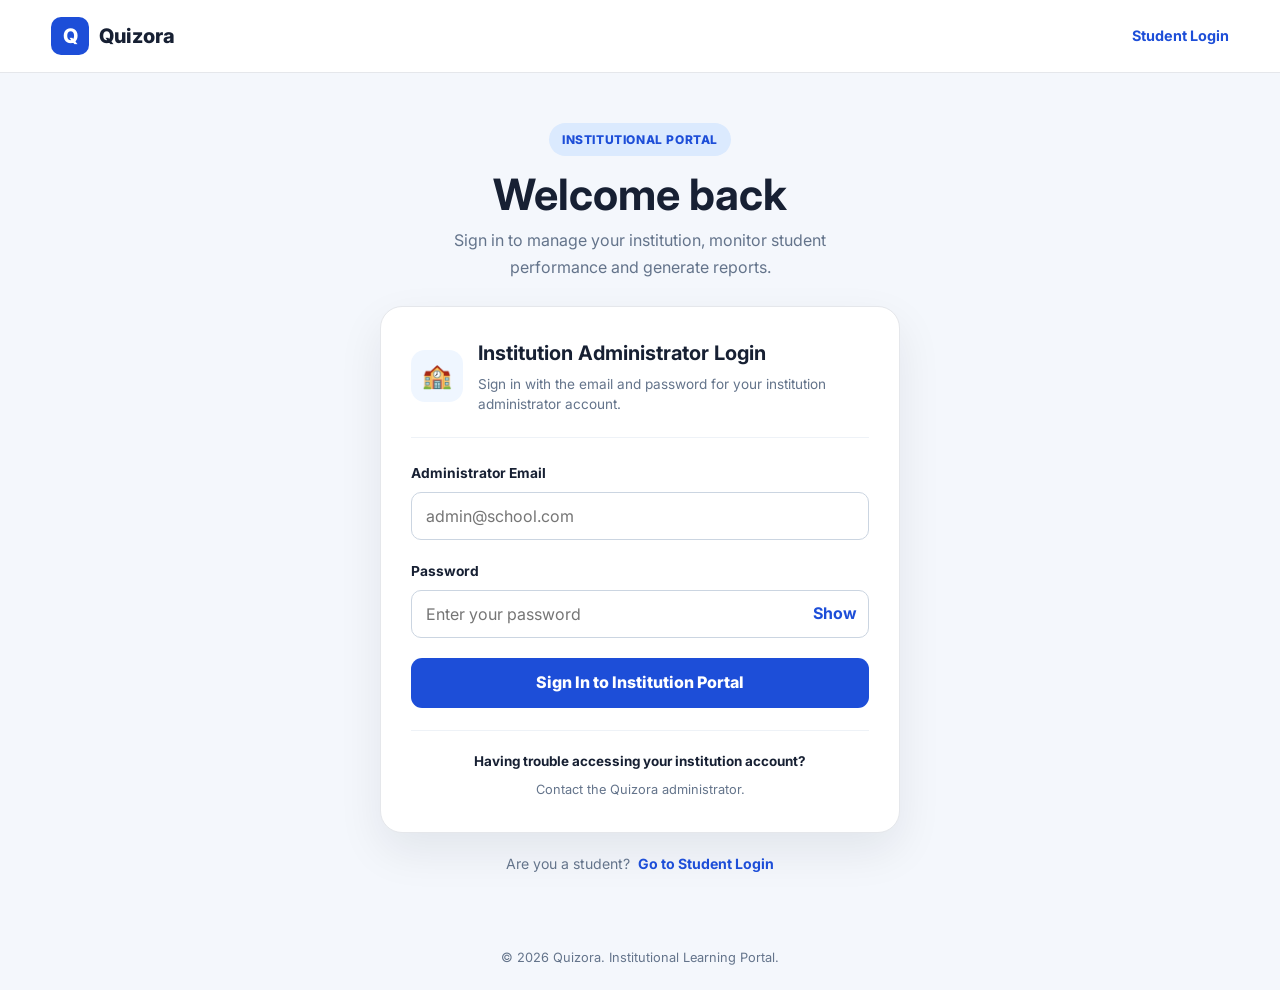
==== commit 6697ef5d: "Connect frontend flows to the Spring Boot API Replace prototype-only flows with API-backed student a" ====
--- a/admin-dashboard.html
+++ b/admin-dashboard.html
@@ -47,7 +47,7 @@
                     </strong>
                 </div>
 
-                <button type="button" class="logout-button" id="adminLogoutButton">
+                <button type="button" class="logout-button" id="adminLogoutButton" data-logout>
                     Logout
                 </button>
             </div>
@@ -159,7 +159,7 @@
 
                         <div>
                             <span>
-                                Average Score
+                                Overall Accuracy
                             </span>
 
                             <strong id="adminAverageScore">
@@ -176,11 +176,11 @@
 
                         <div>
                             <span>
-                                Best Performance
+                                Licence Seats Used
                             </span>
 
                             <strong id="adminBestScore">
-                                0%
+                                0 / 0
                             </strong>
                         </div>
                     </article>
@@ -232,10 +232,10 @@
                                     <th>Student</th>
                                     <th>Email</th>
                                     <th>Attempts</th>
-                                    <th>Average</th>
-                                    <th>Best Score</th>
-                                    <th>Recent Subject</th>
-                                    <th>Status</th>
+                                    <th>Average Score</th>
+                                    <th>Questions</th>
+                                    <th>Last Active</th>
+                                    <th>Subscription</th>
                                 </tr>
                             </thead>
 
@@ -382,13 +382,12 @@
 
                     <div>
                         <strong>
-                            Frontend Preview
+                            Live API Data
                         </strong>
 
                         <p>
-                            Student records and institutional
-                            statistics will be connected to the
-                            Quizora backend and database.
+                            Student records, institution details and
+                            report exports are loaded from the Quizora API.
                         </p>
                     </div>
 
@@ -417,6 +416,9 @@
     </footer>
 
 
+    <script src="api-config.js"></script>
+    <script src="api.js"></script>
+    <script src="student-app.js"></script>
     <script src="script.js"></script>
 
 </body>
--- a/style.css
+++ b/style.css
@@ -4805,4 +4805,46 @@
     .admin-student-login-link {
         font-size: 0.78rem;
     }
+}
+
+.api-message {
+    color: #a32929;
+    margin: 12px 0;
+    overflow-wrap: anywhere;
+}
+
+.api-message.success {
+    color: #18794e;
+}
+
+.result-review-card {
+    margin-top: 24px;
+}
+
+.result-review-item {
+    border-top: 1px solid #e6eaf0;
+    padding: 18px 0;
+}
+
+.result-review-item:first-child {
+    border-top: 0;
+}
+
+.result-review-item h3 {
+    margin: 0 0 8px;
+}
+
+.result-review-item ul {
+    display: grid;
+    gap: 8px;
+    padding-left: 24px;
+}
+
+.result-review-item .correct {
+    color: #18794e;
+    font-weight: 700;
+}
+
+.result-review-item .incorrect {
+    color: #a32929;
 }
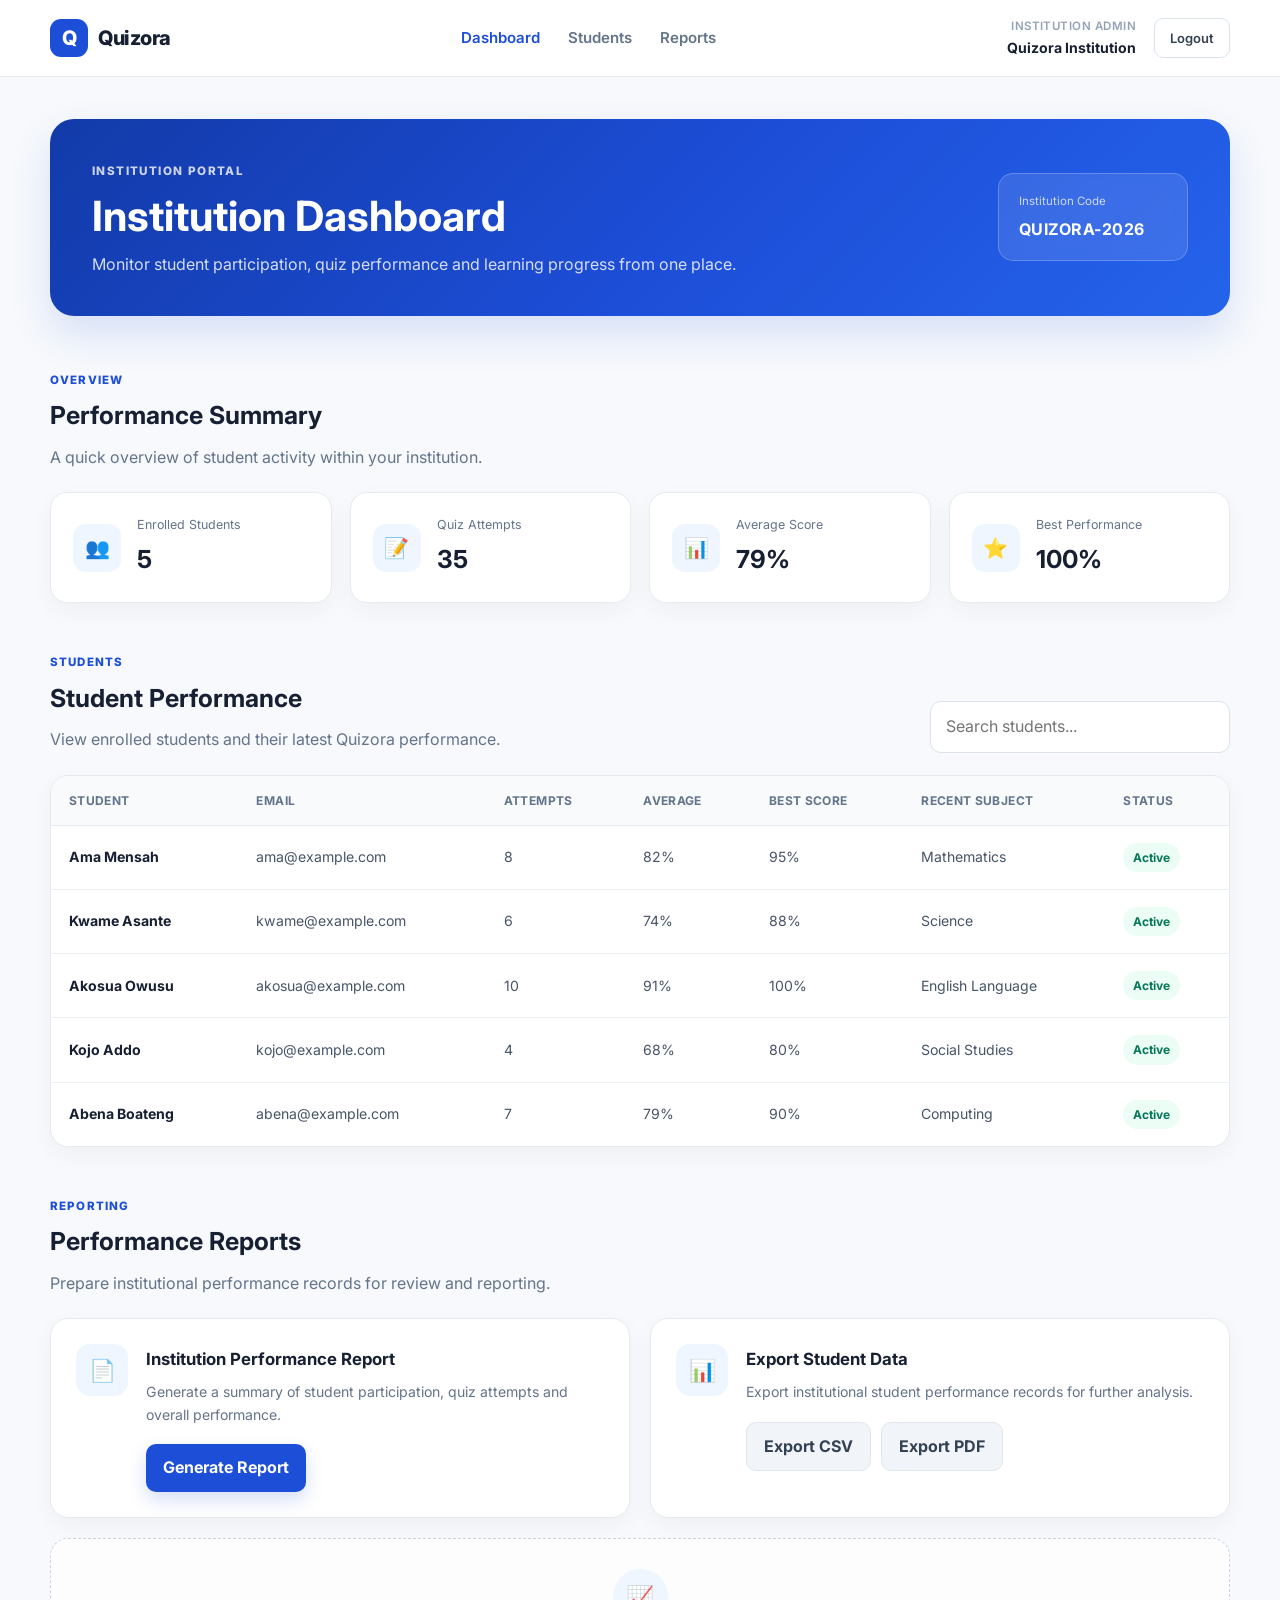
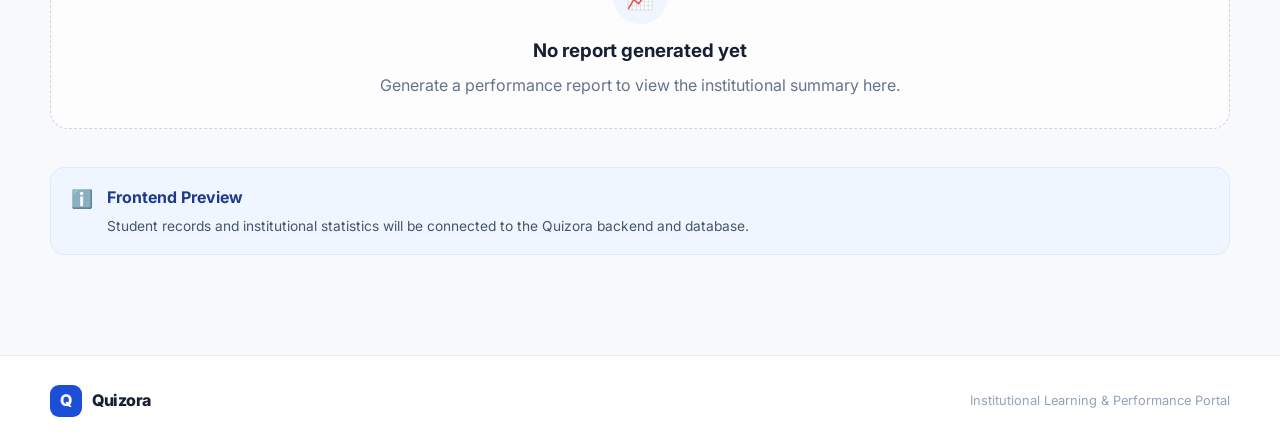
==== commit a232d527: "Integrate Quizora frontend with Spring Boot backend and demo quiz" ====
--- a/admin-dashboard.html
+++ b/admin-dashboard.html
@@ -47,7 +47,7 @@
                     </strong>
                 </div>
 
-                <button type="button" class="logout-button" id="adminLogoutButton" data-logout>
+                <button type="button" class="logout-button" id="adminLogoutButton">
                     Logout
                 </button>
             </div>
@@ -159,7 +159,7 @@
 
                         <div>
                             <span>
-                                Overall Accuracy
+                                Average Score
                             </span>
 
                             <strong id="adminAverageScore">
@@ -176,11 +176,11 @@
 
                         <div>
                             <span>
-                                Licence Seats Used
+                                Best Performance
                             </span>
 
                             <strong id="adminBestScore">
-                                0 / 0
+                                0%
                             </strong>
                         </div>
                     </article>
@@ -232,10 +232,10 @@
                                     <th>Student</th>
                                     <th>Email</th>
                                     <th>Attempts</th>
-                                    <th>Average Score</th>
-                                    <th>Questions</th>
-                                    <th>Last Active</th>
-                                    <th>Subscription</th>
+                                    <th>Average</th>
+                                    <th>Best Score</th>
+                                    <th>Recent Subject</th>
+                                    <th>Status</th>
                                 </tr>
                             </thead>
 
@@ -382,12 +382,13 @@
 
                     <div>
                         <strong>
-                            Live API Data
+                            Frontend Preview
                         </strong>
 
                         <p>
-                            Student records, institution details and
-                            report exports are loaded from the Quizora API.
+                            Student records and institutional
+                            statistics will be connected to the
+                            Quizora backend and database.
                         </p>
                     </div>
 
@@ -416,9 +417,6 @@
     </footer>
 
 
-    <script src="api-config.js"></script>
-    <script src="api.js"></script>
-    <script src="student-app.js"></script>
     <script src="script.js"></script>
 
 </body>
--- a/style.css
+++ b/style.css
@@ -4805,46 +4805,4 @@
     .admin-student-login-link {
         font-size: 0.78rem;
     }
-}
-
-.api-message {
-    color: #a32929;
-    margin: 12px 0;
-    overflow-wrap: anywhere;
-}
-
-.api-message.success {
-    color: #18794e;
-}
-
-.result-review-card {
-    margin-top: 24px;
-}
-
-.result-review-item {
-    border-top: 1px solid #e6eaf0;
-    padding: 18px 0;
-}
-
-.result-review-item:first-child {
-    border-top: 0;
-}
-
-.result-review-item h3 {
-    margin: 0 0 8px;
-}
-
-.result-review-item ul {
-    display: grid;
-    gap: 8px;
-    padding-left: 24px;
-}
-
-.result-review-item .correct {
-    color: #18794e;
-    font-weight: 700;
-}
-
-.result-review-item .incorrect {
-    color: #a32929;
 }
